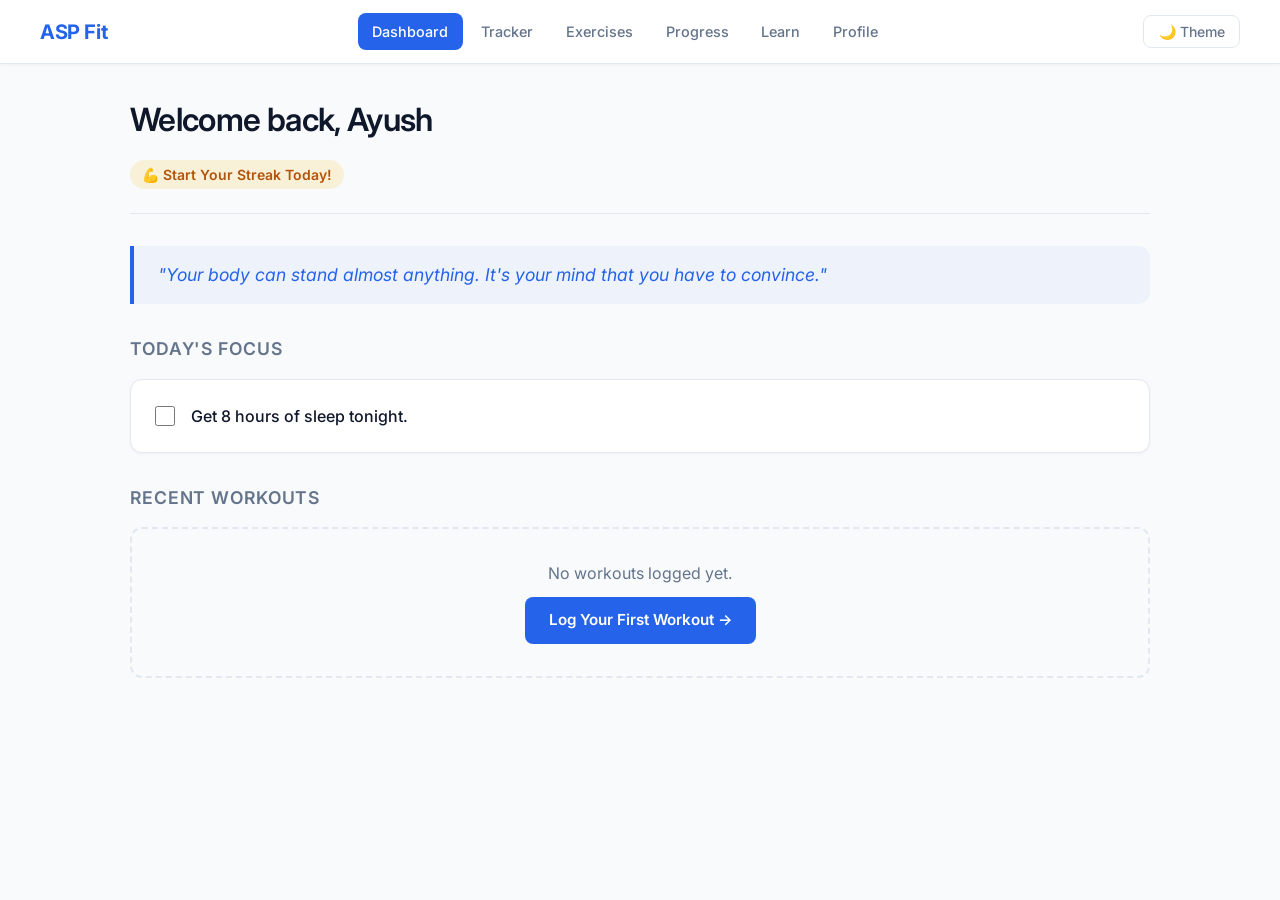
==== index.html @ 8ebe7e4c "feat(nav): update index.html to top navbar layout with theme button" ====
<!DOCTYPE html>
<html lang="en">
<head>
    <meta charset="UTF-8">
    <meta name="viewport" content="width=device-width, initial-scale=1.0">
    <title>ASP Fit | Dashboard</title>
    <link rel="stylesheet" href="CSS/main.css">
    <link rel="stylesheet" href="CSS/components.css">
    <link rel="stylesheet" href="CSS/animations.css">
    <link rel="stylesheet" href="CSS/pages.css">
</head>
<body>

    <!-- Top Navigation Bar -->
    <nav class="sidebar">
        <div class="logo">
            <h2>ASP Fit</h2>
        </div>
        <ul class="nav-links">
            <li><a href="index.html" class="active">Dashboard</a></li>
            <li><a href="tracker.html">Tracker</a></li>
            <li><a href="exercises.html">Exercises</a></li>
            <li><a href="progress.html">Progress</a></li>
            <li><a href="learn.html">Learn</a></li>
            <li><a href="profile.html">Profile</a></li>
        </ul>
        <button class="nav-theme-btn" onclick="toggleTheme()">🌙 Theme</button>
    </nav>

    <!-- Main Dashboard Content -->
    <main class="dashboard-content" role="main">
        
        <!-- Welcome Header -->
        <header class="dashboard-header">
            <h1>Welcome back, Ayush</h1>
            <p class="streak-badge" id="streak-badge">🔥 4 Day Streak</p>
        </header>

        <!-- Daily Motivation Section -->
        <section class="daily-quote-section">
            <blockquote id="daily-quote">
                "The only bad workout is the one that didn't happen."
            </blockquote>
        </section>

        <!-- Daily Task Section -->
        <section class="daily-task-section">
            <h2>Today's Focus</h2>
            <div class="task-card">
                <input type="checkbox" id="daily-task-checkbox">
                <label for="daily-task-checkbox" id="daily-task-text">Hit 10k steps today</label>
            </div>
        </section>

        <!-- Recent Workouts (populated dynamically by app.js) -->
        <section class="recent-activity-section">
            <h2>Recent Workouts</h2>
            <div id="recent-workouts-list">
                <!-- JS will render real workouts here -->
            </div>
        </section>

    </main>

    <script src="JS/app.js"></script>
</body>
</html>
---- CSS/main.css ----
@import url('https://fonts.googleapis.com/css2?family=Inter:wght@400;500;600;700&display=swap');

/* --- CSS Variables (Design Tokens) --- */
:root {
    /* Professional Minimalist Colors */
    --bg-primary: #F8FAFC;       /* Very light, clean background */
    --bg-surface: #FFFFFF;       /* Pure white for cards */
    
    /* The Bright Blue Accent */
    --accent-blue: #2563EB;      
    --accent-blue-hover: #1D4ED8;
    
    /* Text Colors */
    --text-primary: #0F172A;     /* Sharp, dark text for headings */
    --text-secondary: #64748B;   /* Softer gray for descriptions */
    
    /* Borders & UI */
    --border-color: #E2E8F0;
    --border-radius: 12px;
    --shadow-sm: 0 1px 3px rgba(0,0,0,0.05);
    --shadow-md: 0 4px 6px -1px rgba(0,0,0,0.05);
}

/* --- Global Resets --- */
* {
    margin: 0;
    padding: 0;
    box-sizing: border-box;
}

body {
    font-family: 'Inter', sans-serif;
    background-color: var(--bg-primary);
    color: var(--text-primary);
    line-height: 1.5;
    
    /* This lays out the Sidebar on the left and Content on the right */
    display: flex;
    min-height: 100vh;
}


h1, h2, h3, h4 {
    font-weight: 600;
    letter-spacing: -0.02em;
    color: var(--text-primary);
}

a {
    text-decoration: none;
    color: inherit;
}

ul {
    list-style: none;
}
/* --- Dark Mode Variables --- */
body.dark-theme {
    --bg-primary: #0F172A;
    --bg-surface: #1E293B;
    --text-primary: #F8FAFC;
    --text-secondary: #94A3B8;
    --border-color: #334155;
}
---- CSS/components.css ----
/* CSS/components.css */

/* --- Top Navigation Bar --- */
.sidebar {
    position: fixed;
    top: 0;
    left: 0;
    width: 100%;
    height: 64px;
    background-color: var(--bg-surface);
    border-bottom: 1px solid var(--border-color);
    display: flex;
    align-items: center;
    justify-content: space-between;
    padding: 0 2.5rem;
    z-index: 100;
    box-shadow: var(--shadow-sm);
}

.sidebar .logo h2 {
    color: var(--accent-blue);
    font-size: 1.25rem;
    font-weight: 700;
    white-space: nowrap;
}

.nav-links {
    display: flex;
    align-items: center;
    gap: 0.25rem;
    list-style: none;
    margin: 0;
    padding: 0;
}

.nav-links li {
    margin-bottom: 0;
}

.nav-links a {
    display: block;
    padding: 0.5rem 0.9rem;
    border-radius: 8px;
    color: var(--text-secondary);
    font-weight: 500;
    font-size: 0.9rem;
    transition: all 0.2s ease;
    white-space: nowrap;
}

.nav-links a:hover {
    background-color: #F1F5F9;
    color: var(--text-primary);
}

.nav-links a.active {
    background-color: var(--accent-blue);
    color: #FFFFFF;
}

/* Theme toggle button on the right */
.nav-theme-btn {
    background: none;
    border: 1px solid var(--border-color);
    border-radius: 8px;
    padding: 0.45rem 0.9rem;
    font-size: 0.875rem;
    cursor: pointer;
    color: var(--text-secondary);
    font-family: inherit;
    font-weight: 500;
    transition: all 0.2s ease;
    white-space: nowrap;
}

.nav-theme-btn:hover {
    background-color: #F1F5F9;
    color: var(--text-primary);
}

/* --- Main Layout Wrappers --- */
/* Push content below the fixed 64px navbar */
.dashboard-content, .tracker-content, .exercises-content,
.progress-content, .learn-content, .profile-content {
    margin: 0 auto;
    width: 100%;
    max-width: 1100px;
    padding: 2rem 2.5rem;
    padding-top: calc(64px + 2rem);
}

/* --- Cards --- */
.card, .task-card, .activity-card, .exercise-card, .article-card {
    background-color: var(--bg-surface);
    border: 1px solid var(--border-color);
    border-radius: var(--border-radius);
    padding: 1.5rem;
    box-shadow: var(--shadow-sm);
    transition: box-shadow 0.2s ease, transform 0.2s ease;
}

.card:hover, .task-card:hover, .activity-card:hover, .exercise-card:hover, .article-card:hover {
    box-shadow: var(--shadow-md);
    transform: translateY(-2px);
}

/* --- Buttons --- */
.btn-primary {
    background-color: var(--accent-blue);
    color: #FFFFFF;
    border: none;
    padding: 0.75rem 1.5rem;
    border-radius: 8px;
    font-weight: 600;
    font-size: 0.95rem;
    cursor: pointer;
    transition: background-color 0.2s ease;
}

.btn-primary:hover {
    background-color: var(--accent-blue-hover);
}

.btn-secondary {
    background-color: #FFFFFF;
    color: var(--text-primary);
    border: 1px solid var(--border-color);
    padding: 0.75rem 1.5rem;
    border-radius: 8px;
    font-weight: 600;
    font-size: 0.95rem;
    cursor: pointer;
    transition: background-color 0.2s ease;
}

.btn-secondary:hover {
    background-color: #F8FAFC;
}

/* --- Form Inputs --- */
.input-group {
    display: flex;
    flex-direction: column;
    margin-bottom: 1.25rem;
}

.input-group label {
    font-size: 0.875rem;
    font-weight: 600;
    margin-bottom: 0.5rem;
    color: var(--text-secondary);
}

input[type="text"],
input[type="number"],
input[type="date"],
select {
    padding: 0.75rem 1rem;
    border: 1px solid var(--border-color);
    border-radius: 8px;
    background-color: #FFFFFF;
    color: var(--text-primary);
    font-family: inherit;
    font-size: 0.95rem;
    outline: none;
    transition: border-color 0.2s ease;
}

input:focus, select:focus {
    border-color: var(--accent-blue);
    box-shadow: 0 0 0 3px rgba(37, 99, 235, 0.1);
}

/* --- Mobile: Bottom Tab Bar (screens under 768px) --- */
@media (max-width: 768px) {
    .sidebar {
        flex-direction: row;
        width: 100%;
        height: 60px;
        top: auto;
        bottom: 0;
        padding: 0;
        border-top: 1px solid var(--border-color);
        border-bottom: none;
        justify-content: space-around;
    }

    .sidebar .logo {
        display: none;
    }

    .nav-theme-btn {
        display: none;
    }

    .nav-links {
        width: 100%;
        justify-content: space-around;
        gap: 0;
    }

    .nav-links li {
        flex: 1;
        text-align: center;
    }

    .nav-links a {
        padding: 0.5rem 0.25rem;
        font-size: 0.7rem;
        border-radius: 0;
    }

    .dashboard-content, .tracker-content, .exercises-content,
    .progress-content, .learn-content, .profile-content {
        padding: 1.5rem 1rem;
        padding-top: 1.5rem;
        padding-bottom: 80px;
    }
}

/* --- Dark Mode Component Overrides --- */
body.dark-theme .card,
body.dark-theme .task-card,
body.dark-theme .activity-card,
body.dark-theme .exercise-card,
body.dark-theme .article-card {
    box-shadow: 0 4px 6px -1px rgba(0,0,0,0.5);
}

body.dark-theme input,
body.dark-theme select {
    background-color: #0F172A;
    color: #F8FAFC;
}

body.dark-theme .nav-links a:hover,
body.dark-theme .nav-theme-btn:hover {
    background-color: #1E293B;
}

/* --- Custom Exercise Badge Style --- */
.custom-ex-card {
    border-left: 4px solid var(--accent-blue) !important;
}
---- CSS/animations.css ----
.dashboard-content, 
.tracker-content, 
.exercises-content, 
.progress-content, 
.learn-content, 
.profile-content {
    animation: fadeUp 0.6s cubic-bezier(0.16, 1, 0.3, 1) forwards;
    opacity: 0; 
}

@keyframes fadeUp {
    0% {
        opacity: 0;
        transform: translateY(15px);
    }
    100% {
        opacity: 1;
        transform: translateY(0);
    }
}
#start-timer-btn {
    animation: gentlePulse 2s infinite;
}

@keyframes gentlePulse {
    0% {
        box-shadow: 0 0 0 0 rgba(37, 99, 235, 0.4);
    }
    70% {
        box-shadow: 0 0 0 10px rgba(37, 99, 235, 0);
    }
    100% {
        box-shadow: 0 0 0 0 rgba(37, 99, 235, 0);
    }
}

.streak-badge {
    display: inline-block;
    padding: 0.25rem 0.75rem;
    background: rgba(255, 184, 0, 0.15); /* Soft gold background */
    color: #B45309; /* Deep orange/gold text */
    border-radius: 20px;
    font-size: 0.875rem;
    font-weight: 600;
    margin-top: 0.5rem;
    animation: flicker 3s infinite alternate;
}

@keyframes flicker {
    0%, 100% { opacity: 1; }
    50% { opacity: 0.85; }
}
---- CSS/pages.css ----
.dashboard-header {
    margin-bottom: 2rem;
    padding-bottom: 1.5rem;
    border-bottom: 1px solid var(--border-color);
}

.dashboard-header h1 {
    font-size: 2rem;
    margin-bottom: 0.5rem;
}

.daily-quote-section {
    margin-bottom: 2rem;
}

.daily-quote-section blockquote {
    font-size: 1.1rem;
    font-style: italic;
    color: var(--accent-blue);
    border-left: 4px solid var(--accent-blue);
    padding: 1rem 1.5rem;
    background-color: rgba(37, 99, 235, 0.05);
    border-radius: 0 var(--border-radius) var(--border-radius) 0;
    margin: 0;
}

.daily-task-section {
    margin-bottom: 2rem;
}

.daily-task-section h2,
.recent-activity-section h2 {
    font-size: 1.1rem;
    margin-bottom: 1rem;
    color: var(--text-secondary);
    text-transform: uppercase;
    letter-spacing: 0.05em;
}

.task-card {
    display: flex;
    align-items: center;
    gap: 1rem;
}

.task-card input[type="checkbox"] {
    width: 20px;
    height: 20px;
    accent-color: var(--accent-blue);
    cursor: pointer;
}

.task-card label {
    font-size: 1rem;
    font-weight: 500;
    cursor: pointer;
}

.activity-card {
    display: flex;
    justify-content: space-between;
    align-items: center;
}

.activity-card span {
    color: var(--text-secondary);
    font-size: 0.875rem;
}

.empty-state {
    padding: 2rem;
    text-align: center;
    color: var(--text-secondary);
    border: 2px dashed var(--border-color);
    border-radius: var(--border-radius);
}

/* ================================
   TRACKER - tracker.html
================================ */
.tracker-header {
    margin-bottom: 2rem;
    padding-bottom: 1.5rem;
    border-bottom: 1px solid var(--border-color);
}

.tracker-header h1 {
    font-size: 2rem;
    margin-bottom: 0.25rem;
}

.tracker-header p {
    color: var(--text-secondary);
}

.tracker-controls {
    display: flex;
    gap: 1rem;
    align-items: center;
    flex-wrap: wrap;
    margin-bottom: 1.5rem;
}

/* Date + Split side by side */
.session-metadata {
    display: flex;
    gap: 1.5rem;
    margin-bottom: 1.5rem;
    flex-wrap: wrap;
}

.session-metadata .input-group {
    flex: 1;
    min-width: 180px;
    margin-bottom: 0;
}

/* Exercises heading */
#exercise-list-container h3 {
    font-size: 1rem;
    text-transform: uppercase;
    letter-spacing: 0.05em;
    color: var(--text-secondary);
    margin-bottom: 1rem;
}

/* Action buttons row at the bottom of the form */
.form-actions {
    display: flex;
    gap: 1rem;
    margin-top: 1.5rem;
    padding-top: 1.5rem;
    border-top: 1px solid var(--border-color);
}

.stopwatch-section {
    margin-top: 1rem;
    padding: 1rem 1.25rem;
    border: 1px solid var(--border-color);
    border-radius: var(--border-radius);
    background-color: var(--bg-surface);
}

.stopwatch-title {
    font-size: 0.875rem;
    text-transform: uppercase;
    letter-spacing: 0.05em;
    color: var(--text-secondary);
    margin-bottom: 0.5rem;
}

.stopwatch-display {
    font-family: 'Courier New', monospace;
    font-size: 2.5rem;
    font-weight: 700;
    color: var(--accent-blue);
    margin-bottom: 1rem;
    letter-spacing: 0.05em;
}

.stopwatch-controls {
    display: flex;
    gap: 0.5rem;
}

.set-row {
    display: flex;
    align-items: center;
    gap: 0.75rem;
    margin-bottom: 0.75rem;
}

.set-row .set-number {
    min-width: 45px;
    font-size: 0.875rem;
    color: var(--text-secondary);
}

.set-row input[type="number"] {
    width: 85px !important;
    text-align: center;
}

.set-row input[type="checkbox"] {
    width: 18px;
    height: 18px;
    accent-color: var(--accent-blue);
    cursor: pointer;
}

.exercise-block {
    background: var(--bg-surface);
    border: 1px solid var(--border-color);
    border-radius: var(--border-radius);
    padding: 1.5rem;
    margin-bottom: 1rem;
}

.exercise-block h4 {
    margin-bottom: 1rem;
    font-size: 1rem;
}

/* ================================
   EXERCISE LIBRARY - exercises.html
================================ */
.exercises-header {
    margin-bottom: 2rem;
    padding-bottom: 1.5rem;
    border-bottom: 1px solid var(--border-color);
}

.exercises-header h1 {
    font-size: 2rem;
    margin-bottom: 0.25rem;
}

.exercises-header p {
    color: var(--text-secondary);
}

.filter-bar {
    display: flex;
    gap: 0.5rem;
    flex-wrap: wrap;
    margin-bottom: 1rem;
}

.filter-btn {
    padding: 0.5rem 1.25rem;
    border: 1px solid var(--border-color);
    border-radius: 20px;
    background: var(--bg-surface);
    color: var(--text-secondary);
    font-weight: 500;
    cursor: pointer;
    transition: all 0.2s ease;
    font-size: 0.875rem;
}

.filter-btn:hover {
    border-color: var(--accent-blue);
    color: var(--accent-blue);
}

.filter-btn.active {
    background-color: var(--accent-blue);
    color: #FFFFFF;
    border-color: var(--accent-blue);
}

.search-bar {
    width: 100%;
    max-width: 350px;
    margin-bottom: 1.5rem;
}

.exercise-grid {
    display: grid;
    grid-template-columns: repeat(3, 1fr);
    gap: 1rem;
}

.exercise-card h3 {
    font-size: 1rem;
    margin-bottom: 0.5rem;
}

.exercise-card p {
    font-size: 0.875rem;
    color: var(--text-secondary);
}

.muscle-tag {
    display: inline-block;
    margin-top: 0.5rem;
    padding: 0.2rem 0.75rem;
    background-color: rgba(37, 99, 235, 0.1);
    color: var(--accent-blue);
    border-radius: 20px;
    font-size: 0.75rem;
    font-weight: 600;
}

.difficulty-tag {
    display: inline-block;
    margin-top: 0.4rem;
    margin-left: 0.4rem;
    padding: 0.2rem 0.65rem;
    border-radius: 20px;
    font-size: 0.7rem;
    font-weight: 600;
}

.difficulty-tag.beginner {
    background-color: rgba(16, 185, 129, 0.1);
    color: #059669;
}

.difficulty-tag.intermediate {
    background-color: rgba(245, 158, 11, 0.1);
    color: #D97706;
}

.difficulty-tag.advanced {
    background-color: rgba(239, 68, 68, 0.1);
    color: #DC2626;
}

/* ================================
   PROGRESS - progress.html
================================ */
.progress-header {
    margin-bottom: 2rem;
    padding-bottom: 1.5rem;
    border-bottom: 1px solid var(--border-color);
}

.progress-header h1 {
    font-size: 2rem;
    margin-bottom: 0.25rem;
}

.progress-header p {
    color: var(--text-secondary);
}

/* 2-column grid: Chart spans full width, then heatmap and PR side by side */
.analytics-grid {
    display: grid;
    grid-template-columns: 1fr 1fr;
    grid-template-rows: auto auto;
    gap: 1.5rem;
}

.chart-section {
    grid-column: 1 / -1; /* Full width */
}

.chart-container {
    position: relative;
    height: 280px;
    margin-top: 1rem;
}

.heatmap-section {
    grid-column: 1;
}

.pr-section {
    grid-column: 2;
}

.pr-list {
    list-style: none;
    padding: 0;
    margin-top: 1rem;
}

.pr-item {
    display: flex;
    justify-content: space-between;
    align-items: center;
    padding: 0.75rem 0;
    border-bottom: 1px solid var(--border-color);
}

.pr-item:last-child {
    border-bottom: none;
}

.pr-info strong {
    display: block;
    margin-bottom: 2px;
}

.pr-info span {
    font-size: 0.875rem;
    color: var(--text-secondary);
}

.pr-date {
    font-size: 0.8rem;
    color: var(--text-secondary);
}

.heatmap-grid {
    margin-top: 1rem;
    min-height: 80px;
    background: rgba(37, 99, 235, 0.05);
    border-radius: 8px;
    padding: 1rem;
    display: flex;
    align-items: center;
    justify-content: center;
    color: var(--text-secondary);
    font-size: 0.875rem;
}

/* On mobile, stack to single column */
@media (max-width: 768px) {
    .analytics-grid {
        grid-template-columns: 1fr;
    }
    .chart-section,
    .heatmap-section,
    .pr-section {
        grid-column: 1;
    }
}

/* ================================
   KNOWLEDGE HUB - learn.html
================================ */
.learn-header {
    margin-bottom: 2rem;
    padding-bottom: 1.5rem;
    border-bottom: 1px solid var(--border-color);
}

.learn-header h1 {
    font-size: 2rem;
    margin-bottom: 0.25rem;
}

.learn-header p {
    color: var(--text-secondary);
}

.articles-grid {
    display: grid;
    grid-template-columns: repeat(2, 1fr);
    gap: 1.5rem;
}

.article-card h3 {
    font-size: 1.1rem;
    margin-bottom: 0.5rem;
}

.article-card .article-category {
    font-size: 0.75rem;
    font-weight: 600;
    color: var(--accent-blue);
    text-transform: uppercase;
    letter-spacing: 0.05em;
    margin-bottom: 0.75rem;
}

.article-card p {
    color: var(--text-secondary);
    font-size: 0.9rem;
    margin-bottom: 1rem;
}

.btn-read-more {
    font-size: 0.875rem;
    padding: 0.5rem 1rem;
}

/* ================================
   PROFILE - profile.html
================================ */
.profile-header {
    margin-bottom: 2rem;
    padding-bottom: 1.5rem;
    border-bottom: 1px solid var(--border-color);
    display: flex;
    justify-content: space-between;
    align-items: center;
    flex-wrap: wrap;
    gap: 1rem;
}

.profile-header h1 {
    font-size: 2rem;
    margin-bottom: 0.25rem;
}

.profile-header p {
    color: var(--text-secondary);
}

.profile-info-layout {
    display: flex;
    align-items: center;
    gap: 1.25rem;
}

.profile-avatar {
    width: 70px;
    height: 70px;
    border-radius: 50%;
    background-color: var(--accent-blue);
    display: flex;
    align-items: center;
    justify-content: center;
    font-size: 1.5rem;
    font-weight: 700;
    color: #FFFFFF;
    flex-shrink: 0;
}

.join-date {
    color: var(--text-secondary);
    font-size: 0.9rem;
    margin-top: 0.25rem;
}

.goals-form {
    max-width: 100%;
}

/* 2-column grid: Goals on left, Achievements on right */
.profile-grid {
    display: grid;
    grid-template-columns: 1fr 1fr;
    gap: 1.5rem;
    align-items: start;
}

/* Badges grid inside the achievements card */
.badges-grid {
    display: grid;
    grid-template-columns: repeat(3, 1fr);
    gap: 1rem;
    margin-top: 1rem;
}

.badge {
    display: flex;
    flex-direction: column;
    align-items: center;
    justify-content: center;
    padding: 1rem 0.5rem;
    border-radius: var(--border-radius);
    text-align: center;
    border: 2px solid var(--border-color);
    transition: all 0.2s ease;
}

.badge p {
    font-size: 0.75rem;
    font-weight: 600;
    margin-top: 0.5rem;
    color: var(--text-secondary);
}

.badge-icon {
    font-size: 1.75rem;
    line-height: 1;
}

/* Earned badge — golden glow */
.badge.earned {
    border-color: #F59E0B;
    background-color: rgba(245, 158, 11, 0.08);
}

.badge.earned p {
    color: var(--text-primary);
}

/* Locked badge — faded out */
.badge.locked {
    opacity: 0.4;
    filter: grayscale(1);
}

/* Mobile: stack to single column */
@media (max-width: 768px) {
    .profile-grid {
        grid-template-columns: 1fr;
    }
    .badges-grid {
        grid-template-columns: repeat(3, 1fr);
    }
}

/* ================================
   MOBILE RESPONSIVE for pages.css
================================ */
@media (max-width: 768px) {
    .exercise-grid {
        grid-template-columns: 1fr;
    }

    .articles-grid {
        grid-template-columns: 1fr;
    }

    .filter-bar {
        gap: 0.35rem;
    }

    .dashboard-header h1,
    .tracker-header h1,
    .exercises-header h1,
    .progress-header h1,
    .learn-header h1,
    .profile-header h1 {
        font-size: 1.5rem;
    }
}
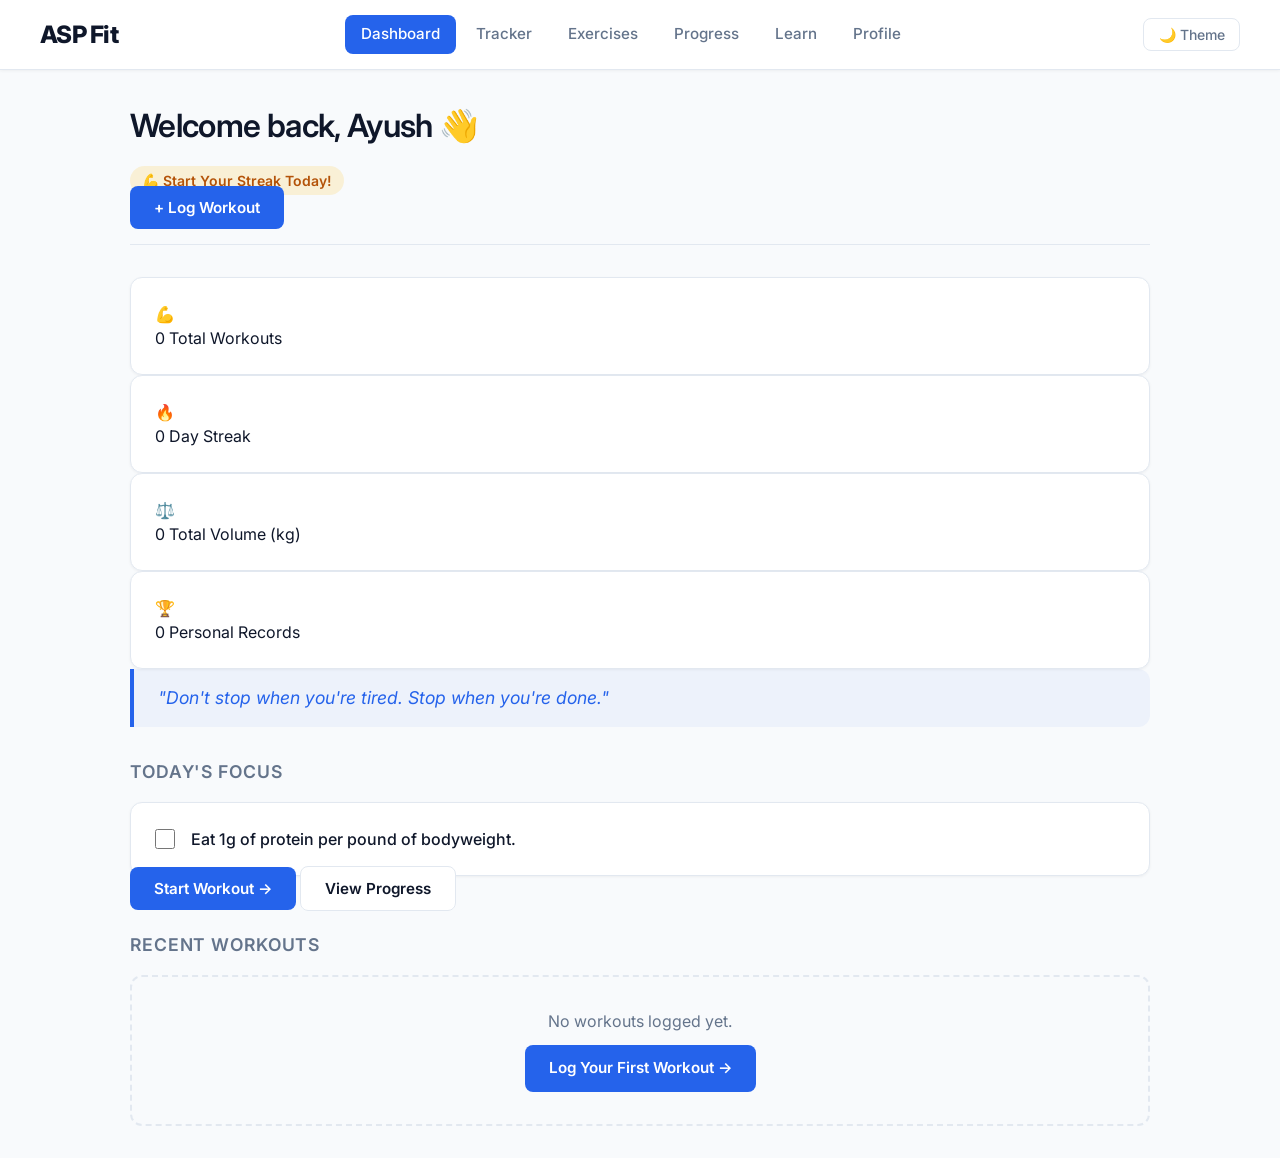
==== commit 97aebae5: "changes in dashboard" ====
--- a/index.html
+++ b/index.html
@@ -29,36 +29,81 @@
 
     <!-- Main Dashboard Content -->
     <main class="dashboard-content" role="main">
-        
+
         <!-- Welcome Header -->
         <header class="dashboard-header">
-            <h1>Welcome back, Ayush</h1>
-            <p class="streak-badge" id="streak-badge">🔥 4 Day Streak</p>
+            <div>
+                <h1>Welcome back, Ayush 👋</h1>
+                <p id="streak-badge" class="streak-badge">💪 Start Your Streak Today!</p>
+            </div>
+            <a href="tracker.html" class="btn-primary" style="text-decoration:none;">+ Log Workout</a>
         </header>
 
-        <!-- Daily Motivation Section -->
+        <!-- Stats Cards Row -->
+        <section class="stats-grid">
+            <div class="stat-card card">
+                <div class="stat-icon">💪</div>
+                <div class="stat-info">
+                    <span class="stat-value" id="stat-workouts">0</span>
+                    <span class="stat-label">Total Workouts</span>
+                </div>
+            </div>
+            <div class="stat-card card">
+                <div class="stat-icon">🔥</div>
+                <div class="stat-info">
+                    <span class="stat-value" id="stat-streak">0</span>
+                    <span class="stat-label">Day Streak</span>
+                </div>
+            </div>
+            <div class="stat-card card">
+                <div class="stat-icon">⚖️</div>
+                <div class="stat-info">
+                    <span class="stat-value" id="stat-volume">0</span>
+                    <span class="stat-label">Total Volume (kg)</span>
+                </div>
+            </div>
+            <div class="stat-card card">
+                <div class="stat-icon">🏆</div>
+                <div class="stat-info">
+                    <span class="stat-value" id="stat-prs">0</span>
+                    <span class="stat-label">Personal Records</span>
+                </div>
+            </div>
+        </section>
+
+        <!-- Daily Motivation -->
         <section class="daily-quote-section">
             <blockquote id="daily-quote">
                 "The only bad workout is the one that didn't happen."
             </blockquote>
         </section>
 
-        <!-- Daily Task Section -->
-        <section class="daily-task-section">
-            <h2>Today's Focus</h2>
-            <div class="task-card">
-                <input type="checkbox" id="daily-task-checkbox">
-                <label for="daily-task-checkbox" id="daily-task-text">Hit 10k steps today</label>
-            </div>
-        </section>
+        <!-- Two column: Task + Recent -->
+        <div class="dashboard-grid">
 
-        <!-- Recent Workouts (populated dynamically by app.js) -->
-        <section class="recent-activity-section">
-            <h2>Recent Workouts</h2>
-            <div id="recent-workouts-list">
-                <!-- JS will render real workouts here -->
-            </div>
-        </section>
+            <!-- Today's Focus -->
+            <section class="daily-task-section">
+                <h2>Today's Focus</h2>
+                <div class="task-card card">
+                    <input type="checkbox" id="daily-task-checkbox">
+                    <label for="daily-task-checkbox" id="daily-task-text">Hit 10k steps today</label>
+                </div>
+                <!-- Quick Actions -->
+                <div class="quick-actions">
+                    <a href="tracker.html" class="btn-primary" style="text-decoration:none;">Start Workout →</a>
+                    <a href="progress.html" class="btn-secondary" style="text-decoration:none;">View Progress</a>
+                </div>
+            </section>
+
+            <!-- Recent Workouts -->
+            <section class="recent-activity-section">
+                <h2>Recent Workouts</h2>
+                <div id="recent-workouts-list">
+                    <!-- JS will render real workouts here -->
+                </div>
+            </section>
+
+        </div>
 
     </main>
 
--- a/CSS/components.css
+++ b/CSS/components.css
@@ -6,7 +6,7 @@
     top: 0;
     left: 0;
     width: 100%;
-    height: 64px;
+    height: 70px;
     background-color: var(--bg-surface);
     border-bottom: 1px solid var(--border-color);
     display: flex;
@@ -18,10 +18,11 @@
 }
 
 .sidebar .logo h2 {
-    color: var(--accent-blue);
-    font-size: 1.25rem;
-    font-weight: 700;
+    color: var(--text-primary);
+    font-size: 1.5rem;
+    font-weight: 800;
     white-space: nowrap;
+    letter-spacing: -0.03em;
 }
 
 .nav-links {
@@ -39,11 +40,11 @@
 
 .nav-links a {
     display: block;
-    padding: 0.5rem 0.9rem;
+    padding: 0.5rem 1rem;
     border-radius: 8px;
     color: var(--text-secondary);
     font-weight: 500;
-    font-size: 0.9rem;
+    font-size: 0.95rem;
     transition: all 0.2s ease;
     white-space: nowrap;
 }
@@ -86,7 +87,7 @@
     width: 100%;
     max-width: 1100px;
     padding: 2rem 2.5rem;
-    padding-top: calc(64px + 2rem);
+    padding-top: calc(70px + 2rem);
 }
 
 /* --- Cards --- */
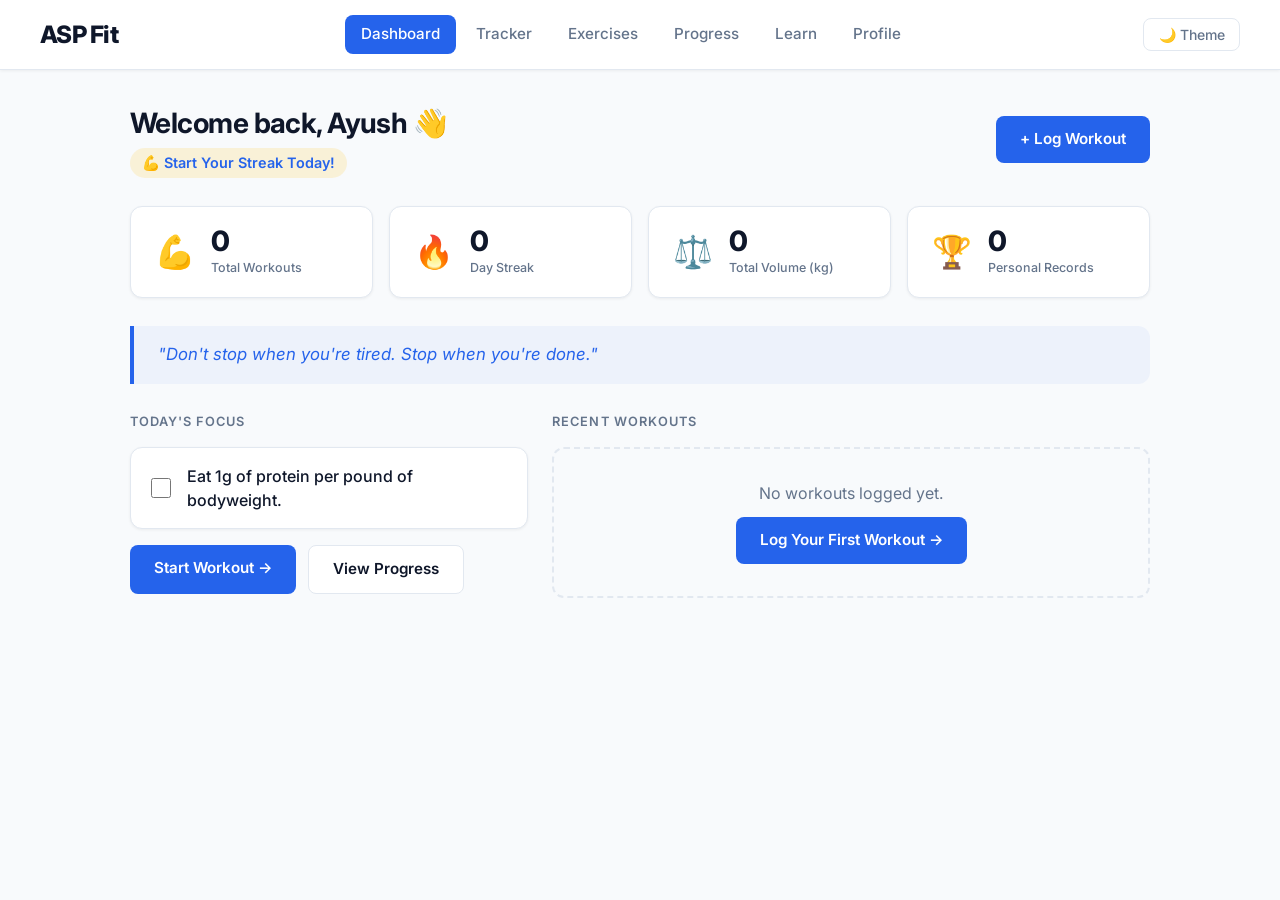
==== commit 60c8269f: "fix(bugs): scholar badge, dark mode flash eliminated, html+body theme sync" ====
--- a/index.html
+++ b/index.html
@@ -8,6 +8,8 @@
     <link rel="stylesheet" href="CSS/components.css">
     <link rel="stylesheet" href="CSS/animations.css">
     <link rel="stylesheet" href="CSS/pages.css">
+    <!-- Anti-flicker: apply dark theme before first paint -->
+    <script>if(localStorage.getItem('theme')==='dark')document.documentElement.classList.add('dark-theme');</script>
 </head>
 <body>
 
--- a/CSS/main.css
+++ b/CSS/main.css
@@ -1,29 +1,46 @@
-
-@import url('https://fonts.googleapis.com/css2?family=Inter:wght@400;500;600;700&display=swap');
+@import url('https://fonts.googleapis.com/css2?family=Inter:wght@400;500;600;700;800&display=swap');
 
 /* --- CSS Variables (Design Tokens) --- */
 :root {
-    /* Professional Minimalist Colors */
-    --bg-primary: #F8FAFC;       /* Very light, clean background */
-    --bg-surface: #FFFFFF;       /* Pure white for cards */
-    
-    /* The Bright Blue Accent */
-    --accent-blue: #2563EB;      
-    --accent-blue-hover: #1D4ED8;
-    
-    /* Text Colors */
-    --text-primary: #0F172A;     /* Sharp, dark text for headings */
-    --text-secondary: #64748B;   /* Softer gray for descriptions */
-    
-    /* Borders & UI */
-    --border-color: #E2E8F0;
-    --border-radius: 12px;
-    --shadow-sm: 0 1px 3px rgba(0,0,0,0.05);
-    --shadow-md: 0 4px 6px -1px rgba(0,0,0,0.05);
+    --bg-primary:         #F8FAFC;
+    --bg-surface:         #FFFFFF;
+    --bg-hover:           #F1F5F9;
+
+    --accent-blue:        #2563EB;
+    --accent-blue-hover:  #1D4ED8;
+
+    --text-primary:       #0F172A;
+    --text-secondary:     #64748B;
+
+    --border-color:       #E2E8F0;
+    --border-radius:      12px;
+    --shadow-sm:          0 1px 3px rgba(0,0,0,0.06);
+    --shadow-md:          0 4px 12px rgba(0,0,0,0.08);
+
+    --input-bg:           #FFFFFF;
+    --input-border:       #E2E8F0;
+}
+
+/* --- Dark Mode Variables --- */
+body.dark-theme,
+html.dark-theme body {
+    --bg-primary:         #0F172A;
+    --bg-surface:         #1E293B;
+    --bg-hover:           #273549;
+
+    --text-primary:       #F8FAFC;
+    --text-secondary:     #94A3B8;
+
+    --border-color:       #334155;
+    --shadow-sm:          0 1px 3px rgba(0,0,0,0.4);
+    --shadow-md:          0 4px 12px rgba(0,0,0,0.5);
+
+    --input-bg:           #0F172A;
+    --input-border:       #334155;
 }
 
 /* --- Global Resets --- */
-* {
+*, *::before, *::after {
     margin: 0;
     padding: 0;
     box-sizing: border-box;
@@ -34,15 +51,12 @@
     background-color: var(--bg-primary);
     color: var(--text-primary);
     line-height: 1.5;
-    
-    /* This lays out the Sidebar on the left and Content on the right */
-    display: flex;
     min-height: 100vh;
+    /* NOTE: No display:flex here — top navbar is fixed, content flows normally */
 }
 
-
 h1, h2, h3, h4 {
-    font-weight: 600;
+    font-weight: 700;
     letter-spacing: -0.02em;
     color: var(--text-primary);
 }
@@ -55,11 +69,3 @@
 ul {
     list-style: none;
 }
-/* --- Dark Mode Variables --- */
-body.dark-theme {
-    --bg-primary: #0F172A;
-    --bg-surface: #1E293B;
-    --text-primary: #F8FAFC;
-    --text-secondary: #94A3B8;
-    --border-color: #334155;
-}
--- a/CSS/components.css
+++ b/CSS/components.css
@@ -17,6 +17,13 @@
     box-shadow: var(--shadow-sm);
 }
 
+/* Shrink navbar padding on medium screens so links don't overflow */
+@media (max-width: 1100px) {
+    .sidebar { padding: 0 1.25rem; }
+    .nav-links a { padding: 0.45rem 0.65rem; font-size: 0.85rem; }
+    .sidebar .logo h2 { font-size: 1.2rem; }
+}
+
 .sidebar .logo h2 {
     color: var(--text-primary);
     font-size: 1.5rem;
@@ -50,7 +57,7 @@
 }
 
 .nav-links a:hover {
-    background-color: #F1F5F9;
+    background-color: var(--bg-hover);
     color: var(--text-primary);
 }
 
@@ -75,7 +82,7 @@
 }
 
 .nav-theme-btn:hover {
-    background-color: #F1F5F9;
+    background-color: var(--bg-hover);
     color: var(--text-primary);
 }
 
@@ -123,7 +130,7 @@
 }
 
 .btn-secondary {
-    background-color: #FFFFFF;
+    background-color: var(--bg-surface);
     color: var(--text-primary);
     border: 1px solid var(--border-color);
     padding: 0.75rem 1.5rem;
@@ -135,7 +142,7 @@
 }
 
 .btn-secondary:hover {
-    background-color: #F8FAFC;
+    background-color: var(--bg-hover);
 }
 
 /* --- Form Inputs --- */
@@ -157,9 +164,9 @@
 input[type="date"],
 select {
     padding: 0.75rem 1rem;
-    border: 1px solid var(--border-color);
-    border-radius: 8px;
-    background-color: #FFFFFF;
+    border: 1px solid var(--input-border);
+    border-radius: 8px;
+    background-color: var(--input-bg);
     color: var(--text-primary);
     font-family: inherit;
     font-size: 0.95rem;
@@ -234,10 +241,15 @@
     color: #F8FAFC;
 }
 
-body.dark-theme .nav-links a:hover,
-body.dark-theme .nav-theme-btn:hover {
-    background-color: #1E293B;
-}
+/* Dark mode overrides for hardcoded colors */
+body.dark-theme .heatmap-cell.level-0 { background-color: #334155; }
+body.dark-theme .badge.earned { background: rgba(245,158,11,0.12); }
+body.dark-theme .difficulty-tag.beginner { background: #064E3B; color: #6EE7B7; }
+body.dark-theme .difficulty-tag.intermediate { background: #78350F; color: #FCD34D; }
+body.dark-theme .difficulty-tag.advanced { background: #7F1D1D; color: #FCA5A5; }
+body.dark-theme .remove-block-btn:hover { background: #3B1F1F; }
+body.dark-theme .modal-close-btn:hover { background: #3B1F1F; color: #FCA5A5; border-color: #EF4444; }
+body.dark-theme .daily-quote-section blockquote { background-color: rgba(37,99,235,0.12); }
 
 /* --- Custom Exercise Badge Style --- */
 .custom-ex-card {
--- a/CSS/pages.css
+++ b/CSS/pages.css
@@ -1,604 +1,1307 @@
-.dashboard-header {
-    margin-bottom: 2rem;
-    padding-bottom: 1.5rem;
-    border-bottom: 1px solid var(--border-color);
-}
-
-.dashboard-header h1 {
-    font-size: 2rem;
-    margin-bottom: 0.5rem;
-}
-
-.daily-quote-section {
-    margin-bottom: 2rem;
-}
-
-.daily-quote-section blockquote {
-    font-size: 1.1rem;
-    font-style: italic;
-    color: var(--accent-blue);
-    border-left: 4px solid var(--accent-blue);
-    padding: 1rem 1.5rem;
-    background-color: rgba(37, 99, 235, 0.05);
-    border-radius: 0 var(--border-radius) var(--border-radius) 0;
-    margin: 0;
-}
-
-.daily-task-section {
-    margin-bottom: 2rem;
-}
-
-.daily-task-section h2,
-.recent-activity-section h2 {
-    font-size: 1.1rem;
-    margin-bottom: 1rem;
-    color: var(--text-secondary);
-    text-transform: uppercase;
-    letter-spacing: 0.05em;
-}
-
-.task-card {
-    display: flex;
-    align-items: center;
-    gap: 1rem;
-}
-
-.task-card input[type="checkbox"] {
-    width: 20px;
-    height: 20px;
-    accent-color: var(--accent-blue);
-    cursor: pointer;
-}
-
-.task-card label {
-    font-size: 1rem;
-    font-weight: 500;
-    cursor: pointer;
-}
-
-.activity-card {
-    display: flex;
-    justify-content: space-between;
-    align-items: center;
-}
-
-.activity-card span {
-    color: var(--text-secondary);
-    font-size: 0.875rem;
-}
-
-.empty-state {
-    padding: 2rem;
-    text-align: center;
-    color: var(--text-secondary);
-    border: 2px dashed var(--border-color);
-    border-radius: var(--border-radius);
-}
-
-/* ================================
-   TRACKER - tracker.html
-================================ */
-.tracker-header {
-    margin-bottom: 2rem;
-    padding-bottom: 1.5rem;
-    border-bottom: 1px solid var(--border-color);
-}
-
-.tracker-header h1 {
-    font-size: 2rem;
-    margin-bottom: 0.25rem;
-}
-
-.tracker-header p {
-    color: var(--text-secondary);
-}
-
-.tracker-controls {
-    display: flex;
-    gap: 1rem;
-    align-items: center;
-    flex-wrap: wrap;
-    margin-bottom: 1.5rem;
-}
-
-/* Date + Split side by side */
-.session-metadata {
-    display: flex;
-    gap: 1.5rem;
-    margin-bottom: 1.5rem;
-    flex-wrap: wrap;
-}
-
-.session-metadata .input-group {
-    flex: 1;
-    min-width: 180px;
-    margin-bottom: 0;
-}
-
-/* Exercises heading */
-#exercise-list-container h3 {
-    font-size: 1rem;
-    text-transform: uppercase;
-    letter-spacing: 0.05em;
-    color: var(--text-secondary);
-    margin-bottom: 1rem;
-}
-
-/* Action buttons row at the bottom of the form */
-.form-actions {
-    display: flex;
-    gap: 1rem;
-    margin-top: 1.5rem;
-    padding-top: 1.5rem;
-    border-top: 1px solid var(--border-color);
-}
-
-.stopwatch-section {
-    margin-top: 1rem;
-    padding: 1rem 1.25rem;
-    border: 1px solid var(--border-color);
-    border-radius: var(--border-radius);
-    background-color: var(--bg-surface);
-}
-
-.stopwatch-title {
-    font-size: 0.875rem;
-    text-transform: uppercase;
-    letter-spacing: 0.05em;
-    color: var(--text-secondary);
-    margin-bottom: 0.5rem;
-}
-
-.stopwatch-display {
-    font-family: 'Courier New', monospace;
-    font-size: 2.5rem;
-    font-weight: 700;
-    color: var(--accent-blue);
-    margin-bottom: 1rem;
-    letter-spacing: 0.05em;
-}
-
-.stopwatch-controls {
-    display: flex;
-    gap: 0.5rem;
-}
-
-.set-row {
-    display: flex;
-    align-items: center;
-    gap: 0.75rem;
-    margin-bottom: 0.75rem;
-}
-
-.set-row .set-number {
-    min-width: 45px;
-    font-size: 0.875rem;
-    color: var(--text-secondary);
-}
-
-.set-row input[type="number"] {
-    width: 85px !important;
-    text-align: center;
-}
-
-.set-row input[type="checkbox"] {
-    width: 18px;
-    height: 18px;
-    accent-color: var(--accent-blue);
-    cursor: pointer;
-}
-
-.exercise-block {
-    background: var(--bg-surface);
-    border: 1px solid var(--border-color);
-    border-radius: var(--border-radius);
-    padding: 1.5rem;
-    margin-bottom: 1rem;
-}
-
-.exercise-block h4 {
-    margin-bottom: 1rem;
-    font-size: 1rem;
-}
-
-/* ================================
-   EXERCISE LIBRARY - exercises.html
-================================ */
-.exercises-header {
-    margin-bottom: 2rem;
-    padding-bottom: 1.5rem;
-    border-bottom: 1px solid var(--border-color);
-}
-
-.exercises-header h1 {
-    font-size: 2rem;
-    margin-bottom: 0.25rem;
-}
-
-.exercises-header p {
-    color: var(--text-secondary);
-}
-
-.filter-bar {
-    display: flex;
-    gap: 0.5rem;
-    flex-wrap: wrap;
-    margin-bottom: 1rem;
-}
-
-.filter-btn {
-    padding: 0.5rem 1.25rem;
-    border: 1px solid var(--border-color);
-    border-radius: 20px;
-    background: var(--bg-surface);
-    color: var(--text-secondary);
-    font-weight: 500;
-    cursor: pointer;
-    transition: all 0.2s ease;
-    font-size: 0.875rem;
-}
-
-.filter-btn:hover {
-    border-color: var(--accent-blue);
-    color: var(--accent-blue);
-}
-
-.filter-btn.active {
-    background-color: var(--accent-blue);
-    color: #FFFFFF;
-    border-color: var(--accent-blue);
-}
-
-.search-bar {
-    width: 100%;
-    max-width: 350px;
-    margin-bottom: 1.5rem;
-}
-
-.exercise-grid {
-    display: grid;
-    grid-template-columns: repeat(3, 1fr);
-    gap: 1rem;
-}
-
-.exercise-card h3 {
-    font-size: 1rem;
-    margin-bottom: 0.5rem;
-}
-
-.exercise-card p {
-    font-size: 0.875rem;
-    color: var(--text-secondary);
-}
-
-.muscle-tag {
-    display: inline-block;
-    margin-top: 0.5rem;
-    padding: 0.2rem 0.75rem;
-    background-color: rgba(37, 99, 235, 0.1);
-    color: var(--accent-blue);
-    border-radius: 20px;
-    font-size: 0.75rem;
-    font-weight: 600;
-}
-
-.difficulty-tag {
-    display: inline-block;
-    margin-top: 0.4rem;
-    margin-left: 0.4rem;
-    padding: 0.2rem 0.65rem;
-    border-radius: 20px;
-    font-size: 0.7rem;
-    font-weight: 600;
-}
-
-.difficulty-tag.beginner {
-    background-color: rgba(16, 185, 129, 0.1);
-    color: #059669;
-}
-
-.difficulty-tag.intermediate {
-    background-color: rgba(245, 158, 11, 0.1);
-    color: #D97706;
-}
-
-.difficulty-tag.advanced {
-    background-color: rgba(239, 68, 68, 0.1);
-    color: #DC2626;
-}
-
-/* ================================
-   PROGRESS - progress.html
-================================ */
-.progress-header {
-    margin-bottom: 2rem;
-    padding-bottom: 1.5rem;
-    border-bottom: 1px solid var(--border-color);
-}
-
-.progress-header h1 {
-    font-size: 2rem;
-    margin-bottom: 0.25rem;
-}
-
-.progress-header p {
-    color: var(--text-secondary);
-}
-
-/* 2-column grid: Chart spans full width, then heatmap and PR side by side */
-.analytics-grid {
-    display: grid;
-    grid-template-columns: 1fr 1fr;
-    grid-template-rows: auto auto;
-    gap: 1.5rem;
-}
-
-.chart-section {
-    grid-column: 1 / -1; /* Full width */
-}
-
-.chart-container {
-    position: relative;
-    height: 280px;
-    margin-top: 1rem;
-}
-
-.heatmap-section {
-    grid-column: 1;
-}
-
-.pr-section {
-    grid-column: 2;
-}
-
-.pr-list {
-    list-style: none;
-    padding: 0;
-    margin-top: 1rem;
-}
-
-.pr-item {
-    display: flex;
-    justify-content: space-between;
-    align-items: center;
-    padding: 0.75rem 0;
-    border-bottom: 1px solid var(--border-color);
-}
-
-.pr-item:last-child {
-    border-bottom: none;
-}
-
-.pr-info strong {
-    display: block;
-    margin-bottom: 2px;
-}
-
-.pr-info span {
-    font-size: 0.875rem;
-    color: var(--text-secondary);
-}
-
-.pr-date {
-    font-size: 0.8rem;
-    color: var(--text-secondary);
-}
-
-.heatmap-grid {
-    margin-top: 1rem;
-    min-height: 80px;
-    background: rgba(37, 99, 235, 0.05);
-    border-radius: 8px;
-    padding: 1rem;
-    display: flex;
-    align-items: center;
-    justify-content: center;
-    color: var(--text-secondary);
-    font-size: 0.875rem;
-}
-
-/* On mobile, stack to single column */
-@media (max-width: 768px) {
-    .analytics-grid {
-        grid-template-columns: 1fr;
-    }
-    .chart-section,
-    .heatmap-section,
-    .pr-section {
-        grid-column: 1;
-    }
-}
-
-/* ================================
-   KNOWLEDGE HUB - learn.html
-================================ */
-.learn-header {
-    margin-bottom: 2rem;
-    padding-bottom: 1.5rem;
-    border-bottom: 1px solid var(--border-color);
-}
-
-.learn-header h1 {
-    font-size: 2rem;
-    margin-bottom: 0.25rem;
-}
-
-.learn-header p {
-    color: var(--text-secondary);
-}
-
-.articles-grid {
-    display: grid;
-    grid-template-columns: repeat(2, 1fr);
-    gap: 1.5rem;
-}
-
-.article-card h3 {
-    font-size: 1.1rem;
-    margin-bottom: 0.5rem;
-}
-
-.article-card .article-category {
-    font-size: 0.75rem;
-    font-weight: 600;
-    color: var(--accent-blue);
-    text-transform: uppercase;
-    letter-spacing: 0.05em;
-    margin-bottom: 0.75rem;
-}
-
-.article-card p {
-    color: var(--text-secondary);
-    font-size: 0.9rem;
-    margin-bottom: 1rem;
-}
-
-.btn-read-more {
-    font-size: 0.875rem;
-    padding: 0.5rem 1rem;
-}
-
-/* ================================
-   PROFILE - profile.html
-================================ */
-.profile-header {
-    margin-bottom: 2rem;
-    padding-bottom: 1.5rem;
-    border-bottom: 1px solid var(--border-color);
-    display: flex;
-    justify-content: space-between;
-    align-items: center;
-    flex-wrap: wrap;
-    gap: 1rem;
-}
-
-.profile-header h1 {
-    font-size: 2rem;
-    margin-bottom: 0.25rem;
-}
-
-.profile-header p {
-    color: var(--text-secondary);
-}
-
-.profile-info-layout {
-    display: flex;
-    align-items: center;
-    gap: 1.25rem;
-}
-
-.profile-avatar {
-    width: 70px;
-    height: 70px;
-    border-radius: 50%;
-    background-color: var(--accent-blue);
-    display: flex;
-    align-items: center;
-    justify-content: center;
-    font-size: 1.5rem;
-    font-weight: 700;
-    color: #FFFFFF;
-    flex-shrink: 0;
-}
-
-.join-date {
-    color: var(--text-secondary);
-    font-size: 0.9rem;
-    margin-top: 0.25rem;
-}
-
-.goals-form {
-    max-width: 100%;
-}
-
-/* 2-column grid: Goals on left, Achievements on right */
-.profile-grid {
-    display: grid;
-    grid-template-columns: 1fr 1fr;
-    gap: 1.5rem;
-    align-items: start;
-}
-
-/* Badges grid inside the achievements card */
-.badges-grid {
-    display: grid;
-    grid-template-columns: repeat(3, 1fr);
-    gap: 1rem;
-    margin-top: 1rem;
-}
-
-.badge {
-    display: flex;
-    flex-direction: column;
-    align-items: center;
-    justify-content: center;
-    padding: 1rem 0.5rem;
-    border-radius: var(--border-radius);
-    text-align: center;
-    border: 2px solid var(--border-color);
-    transition: all 0.2s ease;
-}
-
-.badge p {
-    font-size: 0.75rem;
-    font-weight: 600;
-    margin-top: 0.5rem;
-    color: var(--text-secondary);
-}
-
-.badge-icon {
-    font-size: 1.75rem;
-    line-height: 1;
-}
-
-/* Earned badge — golden glow */
-.badge.earned {
-    border-color: #F59E0B;
-    background-color: rgba(245, 158, 11, 0.08);
-}
-
-.badge.earned p {
-    color: var(--text-primary);
-}
-
-/* Locked badge — faded out */
-.badge.locked {
-    opacity: 0.4;
-    filter: grayscale(1);
-}
-
-/* Mobile: stack to single column */
-@media (max-width: 768px) {
-    .profile-grid {
-        grid-template-columns: 1fr;
-    }
-    .badges-grid {
-        grid-template-columns: repeat(3, 1fr);
-    }
-}
-
-/* ================================
-   MOBILE RESPONSIVE for pages.css
-================================ */
-@media (max-width: 768px) {
-    .exercise-grid {
-        grid-template-columns: 1fr;
-    }
-
-    .articles-grid {
-        grid-template-columns: 1fr;
-    }
-
-    .filter-bar {
-        gap: 0.35rem;
-    }
-
-    .dashboard-header h1,
-    .tracker-header h1,
-    .exercises-header h1,
-    .progress-header h1,
-    .learn-header h1,
-    .profile-header h1 {
-        font-size: 1.5rem;
-    }
-}+/* ================================
+   DASHBOARD - index.html
+================================ */
+.dashboard-header {
+    display: flex;
+    justify-content: space-between;
+    align-items: center;
+    margin-bottom: 1.75rem;
+    flex-wrap: wrap;
+    gap: 1rem;
+}
+
+.dashboard-header h1 {
+    font-size: 1.75rem;
+    margin-bottom: 0.25rem;
+}
+
+.streak-badge {
+    display: inline-block;
+    font-size: 0.9rem;
+    font-weight: 600;
+    color: var(--accent-blue);
+    margin: 0;
+}
+
+/* 4 stats cards in a row */
+.stats-grid {
+    display: grid;
+    grid-template-columns: repeat(4, 1fr);
+    gap: 1rem;
+    margin-bottom: 1.75rem;
+}
+
+.stat-card {
+    display: flex;
+    align-items: center;
+    gap: 1rem;
+    padding: 1.25rem 1.5rem !important;
+}
+
+.stat-icon {
+    font-size: 2rem;
+    line-height: 1;
+}
+
+.stat-info {
+    display: flex;
+    flex-direction: column;
+}
+
+.stat-value {
+    font-size: 1.75rem;
+    font-weight: 800;
+    color: var(--text-primary);
+    line-height: 1;
+}
+
+.stat-label {
+    font-size: 0.78rem;
+    color: var(--text-secondary);
+    margin-top: 0.25rem;
+    font-weight: 500;
+}
+
+/* Quote banner */
+.daily-quote-section {
+    margin-bottom: 1.75rem;
+}
+
+.daily-quote-section blockquote {
+    font-size: 1.05rem;
+    font-style: italic;
+    color: var(--accent-blue);
+    border-left: 4px solid var(--accent-blue);
+    padding: 1rem 1.5rem;
+    background-color: rgba(37, 99, 235, 0.05);
+    border-radius: 0 var(--border-radius) var(--border-radius) 0;
+    margin: 0;
+}
+
+/* 2-column grid below quote */
+.dashboard-grid {
+    display: grid;
+    grid-template-columns: 1fr 1.5fr;
+    gap: 1.5rem;
+}
+
+.daily-task-section h2,
+.recent-activity-section h2 {
+    font-size: 0.8rem;
+    margin-bottom: 1rem;
+    color: var(--text-secondary);
+    text-transform: uppercase;
+    letter-spacing: 0.08em;
+    font-weight: 600;
+}
+
+.task-card {
+    display: flex;
+    align-items: center;
+    gap: 1rem;
+    padding: 1rem 1.25rem !important;
+    margin-bottom: 1rem;
+}
+
+.task-card input[type="checkbox"] {
+    width: 20px;
+    height: 20px;
+    accent-color: var(--accent-blue);
+    cursor: pointer;
+    flex-shrink: 0;
+}
+
+.task-card label {
+    font-size: 1rem;
+    font-weight: 500;
+    cursor: pointer;
+}
+
+.quick-actions {
+    display: flex;
+    gap: 0.75rem;
+    margin-top: 1rem;
+    flex-wrap: wrap;
+}
+
+.activity-card {
+    display: flex;
+    justify-content: space-between;
+    align-items: center;
+    margin-bottom: 0.75rem;
+    padding: 1rem 1.25rem !important;
+}
+
+.activity-card:last-child {
+    margin-bottom: 0;
+}
+
+.empty-state {
+    padding: 2rem;
+    text-align: center;
+    color: var(--text-secondary);
+    border: 2px dashed var(--border-color);
+    border-radius: var(--border-radius);
+}
+
+/* Responsive */
+@media (max-width: 900px) {
+    .stats-grid { grid-template-columns: repeat(2, 1fr); }
+    .dashboard-grid { grid-template-columns: 1fr; }
+}
+@media (max-width: 480px) {
+    .stats-grid { grid-template-columns: repeat(2, 1fr); }
+}
+
+
+
+/* ================================
+   TRACKER - tracker.html
+================================ */
+.tracker-header {
+    margin-bottom: 1.5rem;
+}
+.tracker-header h1 { font-size: 1.75rem; margin-bottom: 0.25rem; }
+.tracker-header p { color: var(--text-secondary); }
+
+/* Two timer cards side by side */
+.timers-row {
+    display: grid;
+    grid-template-columns: 1fr 1fr;
+    gap: 1.25rem;
+    margin-bottom: 1.5rem;
+}
+
+.timer-card {
+    padding: 1.25rem 1.5rem !important;
+}
+
+.timer-label {
+    font-size: 0.78rem;
+    text-transform: uppercase;
+    letter-spacing: 0.08em;
+    color: var(--text-secondary);
+    font-weight: 600;
+    margin-bottom: 0.5rem;
+}
+
+.stopwatch-display {
+    font-family: 'Courier New', monospace;
+    font-size: 2.25rem;
+    font-weight: 700;
+    color: var(--accent-blue);
+    letter-spacing: 0.05em;
+    margin-bottom: 0.75rem;
+}
+
+.stopwatch-controls {
+    display: flex;
+    gap: 0.5rem;
+}
+
+/* Rest duration pill buttons */
+.rest-duration-select {
+    display: flex;
+    gap: 0.4rem;
+    flex-wrap: wrap;
+    margin-bottom: 0.5rem;
+}
+
+.rest-btn {
+    padding: 0.3rem 0.7rem;
+    border: 1px solid var(--border-color);
+    border-radius: 20px;
+    background: none;
+    font-size: 0.78rem;
+    font-weight: 600;
+    cursor: pointer;
+    color: var(--text-secondary);
+    transition: all 0.2s;
+    font-family: inherit;
+}
+
+.rest-btn.active,
+.rest-btn:hover {
+    background: var(--accent-blue);
+    color: #fff;
+    border-color: var(--accent-blue);
+}
+
+/* Session metadata */
+.session-metadata {
+    display: flex;
+    gap: 1.5rem;
+    margin-bottom: 1.5rem;
+    flex-wrap: wrap;
+}
+.session-metadata .input-group {
+    flex: 1;
+    min-width: 160px;
+    margin-bottom: 0;
+}
+
+.section-label {
+    font-size: 0.78rem;
+    text-transform: uppercase;
+    letter-spacing: 0.08em;
+    color: var(--text-secondary);
+    font-weight: 600;
+    margin-bottom: 1rem;
+}
+
+/* Exercise block */
+.exercise-block {
+    background: var(--bg-surface);
+    border: 1px solid var(--border-color);
+    border-radius: var(--border-radius);
+    padding: 1.25rem;
+    margin-bottom: 1rem;
+}
+
+.exercise-block-header {
+    display: flex;
+    gap: 0.75rem;
+    align-items: center;
+    margin-bottom: 1rem;
+}
+
+.exercise-name-input {
+    flex: 1;
+    font-weight: 600;
+    font-size: 1rem;
+}
+
+.remove-block-btn {
+    background: none;
+    border: 1px solid var(--border-color);
+    border-radius: 6px;
+    width: 32px;
+    height: 32px;
+    cursor: pointer;
+    color: var(--text-secondary);
+    font-size: 0.85rem;
+    transition: all 0.2s;
+    flex-shrink: 0;
+}
+.remove-block-btn:hover { background: #FEE2E2; border-color: #DC2626; color: #DC2626; }
+
+/* Sets table header */
+.sets-table-header {
+    display: grid;
+    grid-template-columns: 50px 1fr 1fr 40px;
+    gap: 0.5rem;
+    padding: 0 0 0.5rem 0;
+    border-bottom: 1px solid var(--border-color);
+    margin-bottom: 0.5rem;
+    font-size: 0.75rem;
+    font-weight: 600;
+    color: var(--text-secondary);
+    text-transform: uppercase;
+    letter-spacing: 0.05em;
+}
+
+/* Set row */
+.set-row {
+    display: grid;
+    grid-template-columns: 50px 1fr 1fr 40px;
+    gap: 0.5rem;
+    align-items: center;
+    padding: 0.4rem 0;
+}
+
+.set-number {
+    font-size: 0.85rem;
+    color: var(--text-secondary);
+    font-weight: 600;
+}
+
+.set-row input[type="number"] {
+    width: 100% !important;
+    text-align: center;
+    padding: 0.5rem;
+}
+
+.set-row input[type="checkbox"] {
+    width: 20px;
+    height: 20px;
+    accent-color: var(--accent-blue);
+    cursor: pointer;
+    justify-self: center;
+}
+
+.set-row input[type="checkbox"]:checked ~ * {
+    opacity: 0.5;
+    text-decoration: line-through;
+}
+
+/* Add Set button */
+.btn-add-set {
+    margin-top: 0.75rem;
+    background: none;
+    border: 1px dashed var(--border-color);
+    border-radius: 8px;
+    padding: 0.5rem 1rem;
+    font-size: 0.85rem;
+    cursor: pointer;
+    color: var(--accent-blue);
+    font-weight: 600;
+    width: 100%;
+    transition: all 0.2s;
+    font-family: inherit;
+}
+.btn-add-set:hover { background: rgba(37,99,235,0.05); border-color: var(--accent-blue); }
+
+/* Form actions */
+.form-actions {
+    display: flex;
+    gap: 1rem;
+    margin-top: 1.5rem;
+    padding-top: 1.5rem;
+    border-top: 1px solid var(--border-color);
+}
+
+/* Toast notification */
+.toast {
+    position: fixed;
+    bottom: 2rem;
+    left: 50%;
+    transform: translateX(-50%) translateY(100px);
+    padding: 0.85rem 1.75rem;
+    border-radius: 10px;
+    font-weight: 600;
+    font-size: 0.95rem;
+    z-index: 999;
+    transition: transform 0.3s ease;
+    pointer-events: none;
+}
+.toast.show { transform: translateX(-50%) translateY(0); }
+.toast-success { background: #10B981; color: #fff; }
+.toast-error { background: #EF4444; color: #fff; }
+
+@media (max-width: 768px) {
+    .timers-row { grid-template-columns: 1fr; }
+}
+
+
+
+/* ================================
+   EXERCISE LIBRARY - exercises.html
+================================ */
+.exercises-header {
+    margin-bottom: 2rem;
+    padding-bottom: 1.5rem;
+    border-bottom: 1px solid var(--border-color);
+}
+
+.exercises-header h1 {
+    font-size: 2rem;
+    margin-bottom: 0.25rem;
+}
+
+.exercises-header p {
+    color: var(--text-secondary);
+}
+
+.filter-bar {
+    display: flex;
+    gap: 0.5rem;
+    flex-wrap: wrap;
+    margin-bottom: 1rem;
+}
+
+.filter-btn {
+    padding: 0.5rem 1.25rem;
+    border: 1px solid var(--border-color);
+    border-radius: 20px;
+    background: var(--bg-surface);
+    color: var(--text-secondary);
+    font-weight: 500;
+    cursor: pointer;
+    transition: all 0.2s ease;
+    font-size: 0.875rem;
+}
+
+.filter-btn:hover {
+    border-color: var(--accent-blue);
+    color: var(--accent-blue);
+}
+
+.filter-btn.active {
+    background-color: var(--accent-blue);
+    color: #FFFFFF;
+    border-color: var(--accent-blue);
+}
+
+.search-bar {
+    width: 100%;
+    max-width: 350px;
+    margin-bottom: 1.5rem;
+}
+
+.exercise-grid {
+    display: grid;
+    grid-template-columns: repeat(3, 1fr);
+    gap: 1rem;
+}
+
+.exercise-card h3 {
+    font-size: 1rem;
+    margin-bottom: 0.5rem;
+}
+
+.exercise-card p {
+    font-size: 0.875rem;
+    color: var(--text-secondary);
+}
+
+.muscle-tag {
+    display: inline-block;
+    margin-top: 0.5rem;
+    padding: 0.2rem 0.75rem;
+    background-color: rgba(37, 99, 235, 0.1);
+    color: var(--accent-blue);
+    border-radius: 20px;
+    font-size: 0.75rem;
+    font-weight: 600;
+}
+
+.difficulty-tag {
+    display: inline-block;
+    margin-top: 0.4rem;
+    margin-left: 0.4rem;
+    padding: 0.2rem 0.65rem;
+    border-radius: 20px;
+    font-size: 0.7rem;
+    font-weight: 600;
+}
+
+.difficulty-tag.beginner {
+    background-color: rgba(16, 185, 129, 0.1);
+    color: #059669;
+}
+
+.difficulty-tag.intermediate {
+    background-color: rgba(245, 158, 11, 0.1);
+    color: #D97706;
+}
+
+.difficulty-tag.advanced {
+    background-color: rgba(239, 68, 68, 0.1);
+    color: #DC2626;
+}
+
+/* ================================
+   PROGRESS - progress.html
+================================ */
+.progress-header {
+    display: flex;
+    justify-content: space-between;
+    align-items: center;
+    margin-bottom: 1.75rem;
+    flex-wrap: wrap;
+    gap: 1rem;
+}
+.progress-header h1 { font-size: 1.75rem; margin-bottom: 0.25rem; }
+.progress-header p { color: var(--text-secondary); }
+
+/* 4 mini stats across the top */
+.progress-stats-row {
+    display: grid;
+    grid-template-columns: repeat(4, 1fr);
+    gap: 1rem;
+    margin-bottom: 1.5rem;
+}
+
+.progress-stat {
+    display: flex;
+    flex-direction: column;
+    align-items: center;
+    padding: 1.25rem !important;
+    text-align: center;
+}
+
+.progress-stat-value {
+    font-size: 1.75rem;
+    font-weight: 800;
+    color: var(--accent-blue);
+    line-height: 1;
+}
+
+.progress-stat-label {
+    font-size: 0.75rem;
+    color: var(--text-secondary);
+    font-weight: 500;
+    margin-top: 0.35rem;
+}
+
+/* Analytics grid */
+.analytics-grid {
+    display: grid;
+    grid-template-columns: 1fr 1fr;
+    gap: 1.5rem;
+}
+
+.chart-section {
+    grid-column: 1 / -1;
+}
+
+.chart-container {
+    position: relative;
+    height: 260px;
+    margin-top: 1rem;
+}
+
+.progress-sub {
+    font-size: 0.8rem;
+    color: var(--text-secondary);
+    margin-bottom: 1rem;
+}
+
+/* Heatmap */
+.heatmap-grid {
+    display: grid;
+    grid-template-columns: repeat(12, 1fr);
+    gap: 3px;
+    margin-bottom: 0.75rem;
+}
+
+.heatmap-cell {
+    width: 100%;
+    aspect-ratio: 1;
+    border-radius: 2px;
+}
+
+.heatmap-cell.level-0 { background-color: #E2E8F0; }
+.heatmap-cell.level-1 { background-color: #BFDBFE; }
+.heatmap-cell.level-2 { background-color: #60A5FA; }
+.heatmap-cell.level-3 { background-color: var(--accent-blue); }
+
+.heatmap-legend {
+    display: flex;
+    align-items: center;
+    gap: 4px;
+    font-size: 0.75rem;
+    color: var(--text-secondary);
+}
+
+.heatmap-legend .heatmap-cell {
+    width: 12px;
+    height: 12px;
+    flex-shrink: 0;
+}
+
+/* PR List */
+.pr-list {
+    list-style: none;
+    padding: 0;
+    margin-top: 1rem;
+}
+
+.pr-item {
+    display: flex;
+    justify-content: space-between;
+    align-items: center;
+    padding: 0.75rem 0;
+    border-bottom: 1px solid var(--border-color);
+}
+
+.pr-item:last-child { border-bottom: none; }
+
+.pr-info strong { display: block; margin-bottom: 2px; }
+.pr-info span {
+    font-size: 0.875rem;
+    color: var(--text-secondary);
+}
+
+.pr-badge {
+    font-size: 0.75rem;
+    font-weight: 700;
+    background: rgba(245, 158, 11, 0.1);
+    color: #D97706;
+    padding: 0.2rem 0.6rem;
+    border-radius: 20px;
+}
+
+@media (max-width: 768px) {
+    .progress-stats-row { grid-template-columns: repeat(2, 1fr); }
+    .analytics-grid { grid-template-columns: 1fr; }
+    .chart-section { grid-column: 1; }
+    .heatmap-grid { grid-template-columns: repeat(7, 1fr); }
+}
+
+
+
+/* ================================
+   KNOWLEDGE HUB - learn.html
+================================ */
+.learn-header {
+    margin-bottom: 1.5rem;
+}
+.learn-header h1 { font-size: 1.75rem; margin-bottom: 0.25rem; }
+.learn-header p { color: var(--text-secondary); }
+
+.learn-filter-bar {
+    margin-bottom: 1.5rem;
+}
+
+/* Article grid */
+.articles-grid {
+    display: grid;
+    grid-template-columns: repeat(3, 1fr);
+    gap: 1.25rem;
+}
+
+/* Article card */
+.article-card {
+    cursor: pointer;
+    padding: 0 !important;
+    overflow: hidden;
+    transition: transform 0.2s ease, box-shadow 0.2s ease;
+}
+
+.article-card:hover {
+    transform: translateY(-4px);
+    box-shadow: var(--shadow-md);
+}
+
+.article-emoji-banner {
+    background: linear-gradient(135deg, rgba(37,99,235,0.1), rgba(37,99,235,0.03));
+    font-size: 2.5rem;
+    padding: 1.25rem 1.5rem;
+    border-bottom: 1px solid var(--border-color);
+    line-height: 1;
+}
+
+.article-content {
+    padding: 1.25rem 1.5rem;
+}
+
+.article-category {
+    font-size: 0.72rem;
+    font-weight: 700;
+    color: var(--accent-blue);
+    text-transform: uppercase;
+    letter-spacing: 0.08em;
+    display: block;
+    margin-bottom: 0.5rem;
+}
+
+.article-card h3 {
+    font-size: 1rem;
+    font-weight: 700;
+    margin-bottom: 0.5rem;
+    line-height: 1.4;
+}
+
+.article-card p {
+    color: var(--text-secondary);
+    font-size: 0.875rem;
+    margin-bottom: 1rem;
+    line-height: 1.5;
+}
+
+.btn-read-more {
+    font-size: 0.85rem;
+    font-weight: 600;
+    color: var(--accent-blue);
+    display: inline-block;
+}
+
+/* ---- ARTICLE MODAL ---- */
+.modal {
+    position: fixed;
+    inset: 0;
+    z-index: 500;
+    display: flex;
+    align-items: center;
+    justify-content: center;
+    opacity: 0;
+    pointer-events: none;
+    transition: opacity 0.25s ease;
+}
+
+.modal.open {
+    opacity: 1;
+    pointer-events: all;
+}
+
+.modal-overlay {
+    position: absolute;
+    inset: 0;
+    background: rgba(0,0,0,0.5);
+    backdrop-filter: blur(4px);
+}
+
+.modal-content {
+    position: relative;
+    background: var(--bg-surface);
+    border-radius: 16px;
+    width: 100%;
+    max-width: 680px;
+    max-height: 85vh;
+    overflow-y: auto;
+    padding: 2rem;
+    z-index: 1;
+    transform: translateY(24px);
+    transition: transform 0.25s ease;
+    box-shadow: 0 25px 50px -12px rgba(0,0,0,0.25);
+}
+
+.modal.open .modal-content {
+    transform: translateY(0);
+}
+
+.modal-header {
+    display: flex;
+    justify-content: space-between;
+    align-items: center;
+    margin-bottom: 0.75rem;
+}
+
+.modal-close-btn {
+    background: none;
+    border: 1px solid var(--border-color);
+    border-radius: 8px;
+    width: 34px;
+    height: 34px;
+    cursor: pointer;
+    font-size: 1rem;
+    color: var(--text-secondary);
+    transition: all 0.2s;
+}
+.modal-close-btn:hover { background: #FEE2E2; color: #DC2626; border-color: #DC2626; }
+
+#modal-title {
+    font-size: 1.4rem;
+    margin-bottom: 1.5rem;
+    line-height: 1.3;
+}
+
+.modal-body h3 {
+    font-size: 1rem;
+    margin: 1.25rem 0 0.5rem;
+    color: var(--text-primary);
+}
+
+.modal-body p {
+    color: var(--text-secondary);
+    line-height: 1.7;
+    margin-bottom: 0.75rem;
+    font-size: 0.95rem;
+}
+
+.modal-body ul {
+    padding-left: 1.25rem;
+    margin-bottom: 1rem;
+}
+
+.modal-body ul li {
+    color: var(--text-secondary);
+    font-size: 0.95rem;
+    line-height: 1.7;
+    margin-bottom: 0.3rem;
+}
+
+.modal-body strong {
+    color: var(--text-primary);
+}
+
+@media (max-width: 900px) {
+    .articles-grid { grid-template-columns: repeat(2, 1fr); }
+}
+@media (max-width: 600px) {
+    .articles-grid { grid-template-columns: 1fr; }
+    .modal-content { padding: 1.5rem; margin: 1rem; }
+}
+
+
+
+/* ================================
+   PROFILE - profile.html
+================================ */
+.profile-header {
+    margin-bottom: 2rem;
+    padding-bottom: 1.5rem;
+    border-bottom: 1px solid var(--border-color);
+    display: flex;
+    justify-content: space-between;
+    align-items: center;
+    flex-wrap: wrap;
+    gap: 1rem;
+}
+
+.profile-header h1 {
+    padding-bottom: 1.5rem;
+    border-bottom: 1px solid var(--border-color);
+}
+
+.profile-info-layout {
+    display: flex;
+    align-items: center;
+    gap: 1.25rem;
+}
+
+.profile-avatar {
+    width: 64px;
+    height: 64px;
+    border-radius: 50%;
+    background: var(--accent-blue);
+    color: #fff;
+    font-size: 1.25rem;
+    font-weight: 800;
+    display: flex;
+    align-items: center;
+    justify-content: center;
+    flex-shrink: 0;
+    letter-spacing: -0.03em;
+}
+
+.user-details h1 {
+    font-size: 1.4rem;
+    margin-bottom: 0.15rem;
+}
+
+.join-date {
+    font-size: 0.85rem;
+    color: var(--text-secondary);
+    margin-bottom: 0.35rem;
+}
+
+.profile-mini-stats {
+    display: flex;
+    align-items: center;
+    gap: 0.5rem;
+    font-size: 0.85rem;
+    color: var(--text-secondary);
+    font-weight: 500;
+}
+
+.profile-mini-stats .dot {
+    opacity: 0.4;
+}
+
+/* 2-column layout */
+.profile-grid {
+    display: grid;
+    grid-template-columns: 1fr 1fr;
+    gap: 1.5rem;
+    align-items: start;
+}
+
+/* Goals form */
+.goals-section h2,
+.achievements-section h2 {
+    font-size: 1rem;
+    margin-bottom: 1.25rem;
+}
+
+.goals-form {
+    max-width: 100%;
+}
+
+.goals-saved-msg {
+    color: #10B981;
+    font-weight: 600;
+    font-size: 0.875rem;
+    margin-top: 0.75rem;
+}
+
+/* Danger zone */
+.danger-zone {
+    margin-top: 1.5rem;
+    padding-top: 1.25rem;
+    border-top: 1px solid #FEE2E2;
+    display: flex;
+    justify-content: space-between;
+    align-items: center;
+    gap: 1rem;
+}
+
+.danger-zone p {
+    font-size: 0.875rem;
+    color: #EF4444;
+    font-weight: 500;
+}
+
+.btn-danger {
+    background: none;
+    border: 1px solid #EF4444;
+    color: #EF4444;
+    padding: 0.5rem 1rem;
+    border-radius: 8px;
+    font-size: 0.875rem;
+    font-weight: 600;
+    cursor: pointer;
+    font-family: inherit;
+    transition: all 0.2s;
+    white-space: nowrap;
+}
+.btn-danger:hover { background: #FEE2E2; }
+
+/* Achievements */
+.profile-sub {
+    font-size: 0.8rem;
+    color: var(--text-secondary);
+    margin-top: -0.75rem;
+    margin-bottom: 1rem;
+}
+
+.badges-grid {
+    display: grid;
+    grid-template-columns: repeat(4, 1fr);
+    gap: 0.75rem;
+    margin-top: 1rem;
+}
+
+.badge {
+    display: flex;
+    flex-direction: column;
+    align-items: center;
+    justify-content: center;
+    padding: 1rem 0.5rem 0.75rem;
+    border-radius: var(--border-radius);
+    text-align: center;
+    border: 2px solid var(--border-color);
+    transition: all 0.2s ease;
+    gap: 0.25rem;
+}
+
+.badge p {
+    font-size: 0.7rem;
+    font-weight: 700;
+    color: var(--text-secondary);
+    margin: 0;
+    line-height: 1.2;
+}
+
+.badge-icon {
+    font-size: 1.5rem;
+    line-height: 1;
+    margin-bottom: 0.25rem;
+}
+
+.badge.earned {
+    border-color: #F59E0B;
+    background: rgba(245, 158, 11, 0.06);
+}
+
+.badge.earned p {
+    color: var(--text-primary);
+}
+
+.badge.locked {
+    opacity: 0.38;
+    filter: grayscale(1);
+}
+
+.badge-earned-label {
+    font-size: 0.6rem;
+    color: #D97706;
+    font-weight: 700;
+    text-transform: uppercase;
+    letter-spacing: 0.04em;
+}
+
+.badge-locked-label {
+    font-size: 0.6rem;
+    color: var(--text-secondary);
+    text-transform: uppercase;
+    letter-spacing: 0.04em;
+}
+
+@media (max-width: 768px) {
+    .profile-grid { grid-template-columns: 1fr; }
+    .badges-grid { grid-template-columns: repeat(4, 1fr); }
+}
+
+
+/* ================================
+   MOBILE RESPONSIVE - pages.css
+   All breakpoints consolidated here
+================================ */
+
+/* --- Tablet: 900px --- */
+@media (max-width: 900px) {
+    /* Dashboard */
+    .stats-grid        { grid-template-columns: repeat(2, 1fr); }
+    .dashboard-grid    { grid-template-columns: 1fr; }
+
+    /* Progress */
+    .progress-stats-row { grid-template-columns: repeat(2, 1fr); }
+    .analytics-grid     { grid-template-columns: 1fr; }
+    .chart-section      { grid-column: 1; }
+
+    /* Learn */
+    .articles-grid      { grid-template-columns: repeat(2, 1fr); }
+
+    /* Exercises */
+    .exercise-grid      { grid-template-columns: repeat(3, 1fr); }
+}
+
+/* --- Mobile: 768px --- */
+@media (max-width: 768px) {
+
+    /* ---- NAVBAR on mobile becomes bottom tab bar ---- */
+    /* (handled in components.css) */
+    /* All page content gets bottom padding for the tab bar */
+    .dashboard-content, .tracker-content, .exercises-content,
+    .progress-content, .learn-content, .profile-content {
+        padding: 1.25rem 1rem;
+        padding-top: calc(70px + 1rem);
+        padding-bottom: 80px; /* space for bottom nav */
+    }
+
+    /* ---- TYPOGRAPHY ---- */
+    .dashboard-header h1, .tracker-header h1,
+    .exercises-header h1, .progress-header h1,
+    .learn-header h1, .profile-header h1 {
+        font-size: 1.35rem;
+    }
+
+    /* ---- DASHBOARD ---- */
+    .dashboard-header   { flex-direction: column; align-items: flex-start; }
+    .stats-grid         { grid-template-columns: repeat(2, 1fr); gap: 0.75rem; }
+    .dashboard-grid     { grid-template-columns: 1fr; }
+    .quick-actions      { flex-wrap: wrap; }
+    .stat-value         { font-size: 1.4rem; }
+
+    /* ---- TRACKER ---- */
+    .timers-row         { grid-template-columns: 1fr; }
+    .session-metadata   { flex-direction: column; gap: 0.75rem; }
+    .form-actions       { flex-direction: column; }
+    .form-actions .btn-primary,
+    .form-actions .btn-secondary { width: 100%; text-align: center; }
+    .stopwatch-display  { font-size: 1.75rem; }
+    .sets-table-header,
+    .set-row            { grid-template-columns: 40px 1fr 1fr 32px; }
+
+    /* ---- EXERCISES ---- */
+    .exercise-grid          { grid-template-columns: repeat(2, 1fr); }
+    .custom-form-row        { flex-direction: column; }
+    .custom-form-row button { width: 100%; }
+    .exercises-controls     { gap: 0.5rem; }
+
+    /* ---- PROGRESS ---- */
+    .progress-header        { flex-direction: column; align-items: flex-start; }
+    .progress-stats-row     { grid-template-columns: repeat(2, 1fr); gap: 0.75rem; }
+    .analytics-grid         { grid-template-columns: 1fr; }
+    .heatmap-grid           { grid-template-columns: repeat(7, 1fr); }
+    .chart-container        { height: 200px; }
+
+    /* ---- LEARN ---- */
+    .articles-grid      { grid-template-columns: 1fr; }
+    .modal-content      { padding: 1.25rem; margin: 0.75rem; max-height: 90vh; }
+    #modal-title        { font-size: 1.15rem; }
+
+    /* ---- PROFILE ---- */
+    .profile-header         { flex-direction: column; align-items: flex-start; gap: 1rem; }
+    .profile-grid           { grid-template-columns: 1fr; }
+    .badges-grid            { grid-template-columns: repeat(4, 1fr); gap: 0.5rem; }
+    .badge-icon             { font-size: 1.25rem; }
+    .danger-zone            { flex-direction: column; align-items: flex-start; }
+
+    /* ---- FILTER BARS ---- */
+    .filter-bar     { gap: 0.35rem; }
+    .filter-btn     { padding: 0.35rem 0.7rem; font-size: 0.78rem; }
+
+    /* ---- CARDS ---- */
+    .card { border-radius: 10px; }
+}
+
+/* --- Small Mobile: 480px --- */
+@media (max-width: 480px) {
+    .stats-grid         { grid-template-columns: repeat(2, 1fr); gap: 0.6rem; }
+    .exercise-grid      { grid-template-columns: 1fr; }
+    .badges-grid        { grid-template-columns: repeat(3, 1fr); }
+    .progress-stats-row { grid-template-columns: repeat(2, 1fr); }
+    .heatmap-grid       { grid-template-columns: repeat(6, 1fr); }
+}
+
+
+
+/* ================================
+   EXERCISES - exercises.html
+================================ */
+.exercises-header {
+    margin-bottom: 1.5rem;
+}
+.exercises-header h1 { font-size: 1.75rem; margin-bottom: 0.25rem; }
+.exercises-header p { color: var(--text-secondary); }
+
+/* Search + filter row */
+.exercises-controls {
+    display: flex;
+    flex-direction: column;
+    gap: 0.75rem;
+    margin-bottom: 1.25rem;
+}
+
+.search-container input {
+    width: 100%;
+    max-width: 400px;
+}
+
+/* Filter pill buttons */
+.filter-bar {
+    display: flex;
+    flex-wrap: wrap;
+    gap: 0.5rem;
+}
+
+.filter-btn {
+    padding: 0.4rem 1rem;
+    border: 1px solid var(--border-color);
+    border-radius: 20px;
+    background: none;
+    font-size: 0.82rem;
+    font-weight: 600;
+    cursor: pointer;
+    color: var(--text-secondary);
+    font-family: inherit;
+    transition: all 0.2s;
+}
+
+.filter-btn.active,
+.filter-btn:hover {
+    background: var(--accent-blue);
+    color: #fff;
+    border-color: var(--accent-blue);
+}
+
+/* Custom exercise form card */
+.custom-exercise-form-card {
+    margin-bottom: 1.25rem;
+    padding: 1.25rem 1.5rem !important;
+}
+
+.custom-exercise-form-card h3 {
+    font-size: 0.95rem;
+    margin-bottom: 1rem;
+}
+
+.custom-form-row {
+    display: flex;
+    gap: 1rem;
+    align-items: flex-end;
+    flex-wrap: wrap;
+}
+
+.custom-form-row .input-group {
+    flex: 1;
+    min-width: 160px;
+    margin-bottom: 0;
+}
+
+/* Exercise count */
+.exercise-count {
+    font-size: 0.8rem;
+    color: var(--text-secondary);
+    font-weight: 500;
+    margin-bottom: 1rem;
+}
+
+/* Exercise grid */
+.exercise-grid {
+    display: grid;
+    grid-template-columns: repeat(4, 1fr);
+    gap: 1rem;
+}
+
+/* Exercise card */
+.exercise-card {
+    display: flex;
+    flex-direction: column;
+    padding: 1.25rem !important;
+    gap: 0.4rem;
+    transition: transform 0.2s ease, box-shadow 0.2s ease;
+}
+
+.exercise-card:hover {
+    transform: translateY(-3px);
+    box-shadow: var(--shadow-md);
+}
+
+.exercise-card-top {
+    display: flex;
+    justify-content: space-between;
+    align-items: center;
+    margin-bottom: 0.25rem;
+}
+
+.exercise-card h3 {
+    font-size: 0.95rem;
+    font-weight: 700;
+    line-height: 1.3;
+    flex: 1;
+}
+
+.sets-info {
+    font-size: 0.8rem;
+    color: var(--text-secondary);
+    flex: 1;
+}
+
+/* Muscle tag pill */
+.muscle-tag {
+    font-size: 0.7rem;
+    font-weight: 700;
+    background: rgba(37,99,235,0.1);
+    color: var(--accent-blue);
+    padding: 0.2rem 0.55rem;
+    border-radius: 20px;
+}
+
+/* Difficulty tags */
+.difficulty-tag {
+    font-size: 0.68rem;
+    font-weight: 700;
+    padding: 0.2rem 0.55rem;
+    border-radius: 20px;
+    text-transform: uppercase;
+    letter-spacing: 0.04em;
+}
+
+.difficulty-tag.beginner     { background: #D1FAE5; color: #065F46; }
+.difficulty-tag.intermediate { background: #FEF3C7; color: #92400E; }
+.difficulty-tag.advanced     { background: #FEE2E2; color: #991B1B; }
+.difficulty-tag.custom       { background: #EDE9FE; color: #5B21B6; }
+
+/* Custom badge inside card name */
+.custom-label {
+    font-size: 0.7rem;
+    color: var(--accent-blue);
+    font-weight: 600;
+}
+
+/* Add to Workout button */
+.btn-add-to-workout {
+    margin-top: auto;
+    padding-top: 0.75rem;
+    background: none;
+    border: none;
+    color: var(--accent-blue);
+    font-weight: 600;
+    font-size: 0.82rem;
+    cursor: pointer;
+    font-family: inherit;
+    text-align: left;
+    padding-left: 0;
+    border-top: 1px solid var(--border-color);
+    transition: opacity 0.2s;
+}
+.btn-add-to-workout:hover { opacity: 0.7; }
+
+/* Custom exercise card accent */
+.custom-ex-card {
+    border-left: 3px solid var(--accent-blue) !important;
+}
+
+@media (max-width: 1100px) {
+    .exercise-grid { grid-template-columns: repeat(3, 1fr); }
+}
+@media (max-width: 768px) {
+    .exercise-grid { grid-template-columns: repeat(2, 1fr); }
+}
+@media (max-width: 480px) {
+    .exercise-grid { grid-template-columns: 1fr; }
+}
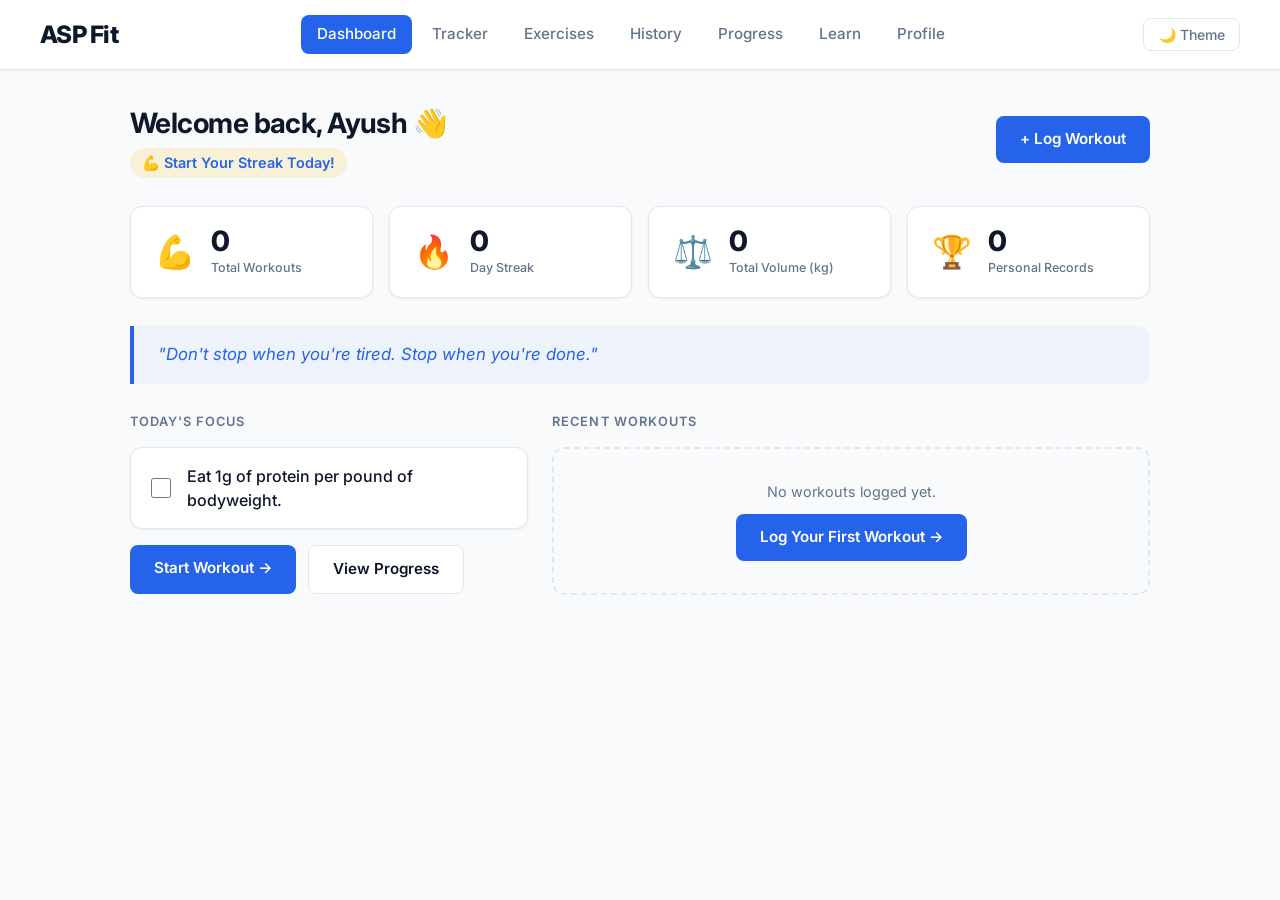
==== commit a9912b50: "feat(history): workout history page with search, filter, expand and delete" ====
--- a/index.html
+++ b/index.html
@@ -22,6 +22,7 @@
             <li><a href="index.html" class="active">Dashboard</a></li>
             <li><a href="tracker.html">Tracker</a></li>
             <li><a href="exercises.html">Exercises</a></li>
+            <li><a href="history.html">History</a></li>
             <li><a href="progress.html">Progress</a></li>
             <li><a href="learn.html">Learn</a></li>
             <li><a href="profile.html">Profile</a></li>
@@ -111,4 +112,4 @@
 
     <script src="JS/app.js"></script>
 </body>
-</html>
+</html>
--- a/CSS/pages.css
+++ b/CSS/pages.css
@@ -1,3 +1,198 @@
+/* ================================
+   HISTORY - history.html
+================================ */
+.history-header {
+    display: flex;
+    justify-content: space-between;
+    align-items: center;
+    margin-bottom: 1.5rem;
+    flex-wrap: wrap;
+    gap: 1rem;
+}
+.history-header h1 { font-size: 1.75rem; margin-bottom: 0.25rem; }
+.history-header p  { color: var(--text-secondary); }
+
+.history-controls {
+    display: flex;
+    flex-direction: column;
+    gap: 0.75rem;
+    margin-bottom: 1rem;
+}
+
+/* Summary bar */
+.history-summary {
+    display: flex;
+    align-items: center;
+    gap: 0.5rem;
+    font-size: 0.82rem;
+    color: var(--text-secondary);
+    font-weight: 500;
+    margin-bottom: 1.25rem;
+}
+.history-summary .dot { opacity: 0.4; }
+
+/* Workout card */
+.hist-card {
+    margin-bottom: 1rem;
+    padding: 1.25rem 1.5rem !important;
+    transition: box-shadow 0.2s ease;
+}
+.hist-card:hover { box-shadow: var(--shadow-md); }
+
+.hist-card-header {
+    display: flex;
+    justify-content: space-between;
+    align-items: center;
+    gap: 1rem;
+    flex-wrap: wrap;
+}
+
+.hist-card-meta {
+    display: flex;
+    align-items: center;
+    gap: 1rem;
+}
+
+/* Date badge */
+.hist-date-badge {
+    display: flex;
+    flex-direction: column;
+    align-items: center;
+    justify-content: center;
+    background: rgba(37,99,235,0.08);
+    border: 1px solid rgba(37,99,235,0.2);
+    border-radius: 10px;
+    padding: 0.5rem 0.75rem;
+    min-width: 52px;
+    flex-shrink: 0;
+}
+.hist-month {
+    font-size: 0.65rem;
+    font-weight: 700;
+    color: var(--accent-blue);
+    letter-spacing: 0.08em;
+}
+.hist-day {
+    font-size: 1.4rem;
+    font-weight: 800;
+    color: var(--text-primary);
+    line-height: 1;
+}
+
+.hist-split-name {
+    font-size: 1rem;
+    font-weight: 700;
+    margin-bottom: 0.2rem;
+}
+.hist-stats-line {
+    font-size: 0.8rem;
+    color: var(--text-secondary);
+}
+
+/* Card action buttons */
+.hist-card-actions {
+    display: flex;
+    align-items: center;
+    gap: 0.6rem;
+    flex-shrink: 0;
+}
+
+.hist-toggle-btn {
+    background: none;
+    border: 1px solid var(--border-color);
+    border-radius: 8px;
+    padding: 0.4rem 0.85rem;
+    font-size: 0.8rem;
+    font-weight: 600;
+    cursor: pointer;
+    color: var(--text-secondary);
+    font-family: inherit;
+    transition: all 0.2s;
+    white-space: nowrap;
+}
+.hist-toggle-btn:hover {
+    background: var(--bg-hover);
+    color: var(--text-primary);
+}
+
+.hist-delete-btn {
+    background: none;
+    border: 1px solid var(--border-color);
+    border-radius: 8px;
+    width: 34px;
+    height: 34px;
+    cursor: pointer;
+    font-size: 0.9rem;
+    display: flex;
+    align-items: center;
+    justify-content: center;
+    transition: all 0.2s;
+}
+.hist-delete-btn:hover { background: #FEE2E2; border-color: #EF4444; }
+
+/* Collapsible body */
+.hist-card-body {
+    max-height: 0;
+    overflow: hidden;
+    transition: max-height 0.35s ease, padding-top 0.2s ease;
+}
+.hist-card-body.open {
+    max-height: 2000px;
+    padding-top: 1.25rem;
+}
+
+/* Exercise within card */
+.hist-exercise {
+    padding: 0.75rem 0;
+    border-top: 1px solid var(--border-color);
+}
+.hist-exercise:first-child { border-top: none; }
+
+.hist-ex-name {
+    font-size: 0.9rem;
+    font-weight: 600;
+    margin-bottom: 0.5rem;
+}
+
+.hist-sets {
+    display: flex;
+    flex-direction: column;
+    gap: 0.3rem;
+}
+
+.hist-set-row {
+    display: grid;
+    grid-template-columns: 50px 80px 80px auto;
+    align-items: center;
+    font-size: 0.8rem;
+    color: var(--text-secondary);
+    padding: 0.2rem 0;
+}
+.hist-set-row.done { color: var(--text-primary); }
+
+.hist-done-tag {
+    font-size: 0.7rem;
+    color: #10B981;
+    font-weight: 700;
+}
+
+/* Empty state */
+.empty-state {
+    text-align: center;
+    padding: 4rem 2rem;
+    color: var(--text-secondary);
+}
+.empty-icon { font-size: 3rem; margin-bottom: 1rem; }
+.empty-state h3 { font-size: 1.1rem; color: var(--text-primary); margin-bottom: 0.5rem; }
+.empty-state p  { font-size: 0.9rem; }
+
+@media (max-width: 768px) {
+    .history-header   { flex-direction: column; align-items: flex-start; }
+    .hist-card-header { flex-direction: column; align-items: flex-start; }
+    .hist-card-actions { width: 100%; justify-content: flex-start; }
+    .hist-set-row     { grid-template-columns: 40px 70px 70px auto; }
+}
+
 /* ================================
    DASHBOARD - index.html
 ================================ */
